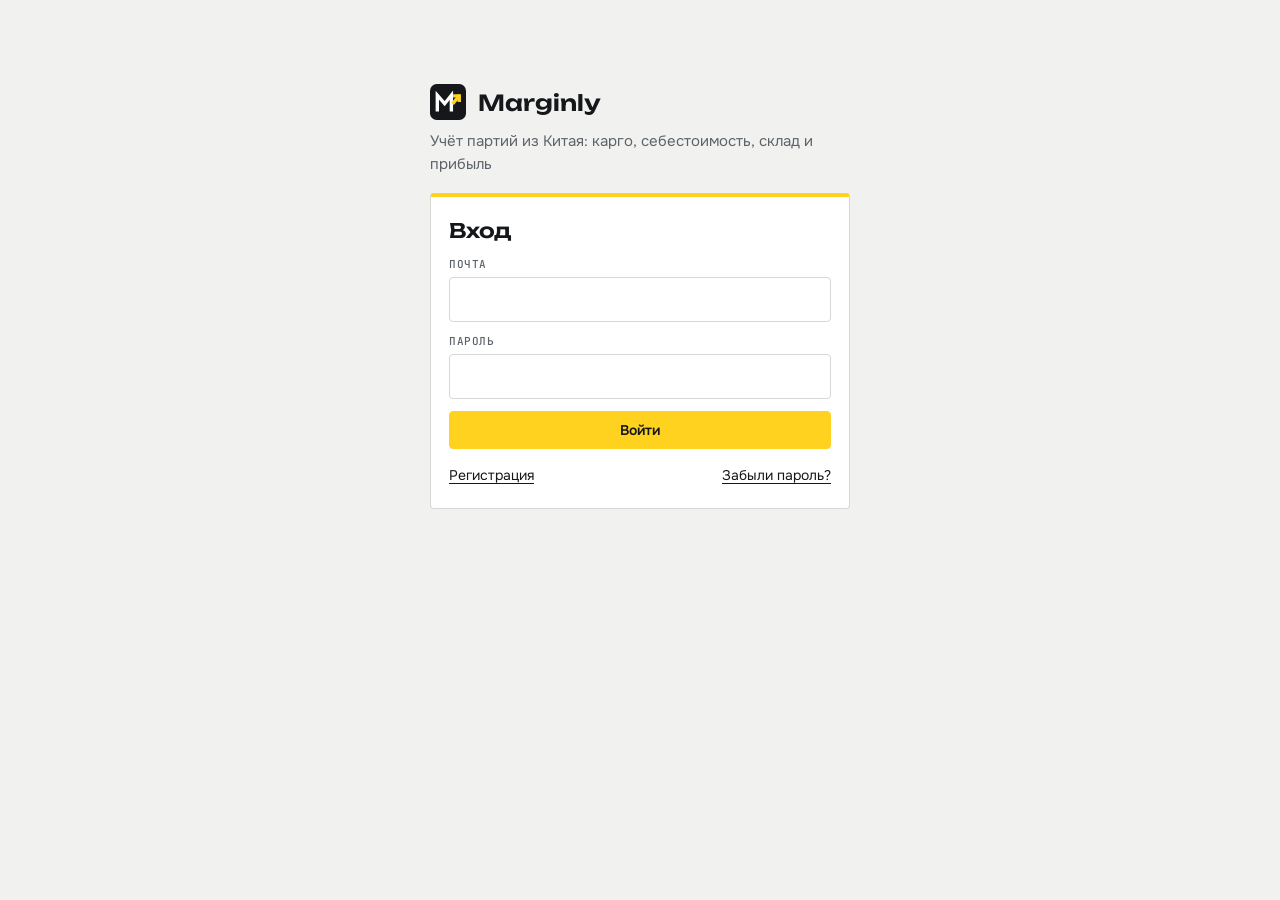
==== marginly/server/web/index.html @ b903056a "Marginly, этап 2: приложение со входом, синхронизацией и статусами заказов Регистрация и вход по поч" ====
<!doctype html>
<html lang="ru">
<head>
<meta charset="utf-8">
<meta name="viewport" content="width=device-width, initial-scale=1, viewport-fit=cover">
<meta name="color-scheme" content="light dark">
<meta name="theme-color" content="#15171a">
<title>Marginly</title>
<meta name="description" content="Учёт партий из Китая: карго, себестоимость, склад, заказы и прибыль">
<link rel="icon" href="favicon.svg" type="image/svg+xml">
<style>
@font-face {
  font-family: 'JetBrains Mono';
  font-style: normal;
  font-weight: 400;
  font-display: swap;
  src: url(fonts/JetBrainsMono-400-cyrillic-b1b041.woff2) format('woff2');
  unicode-range: U+0301, U+0400-045F, U+0490-0491, U+04B0-04B1, U+2116;
}
@font-face {
  font-family: 'JetBrains Mono';
  font-style: normal;
  font-weight: 400;
  font-display: swap;
  src: url(fonts/JetBrainsMono-400-latin-480c06.woff2) format('woff2');
  unicode-range: U+0000-00FF, U+0131, U+0152-0153, U+02BB-02BC, U+02C6, U+02DA, U+02DC, U+0304, U+0308, U+0329, U+2000-206F, U+20AC, U+2122, U+2191, U+2193, U+2212, U+2215, U+FEFF, U+FFFD;
}
@font-face {
  font-family: 'JetBrains Mono';
  font-style: normal;
  font-weight: 500;
  font-display: swap;
  src: url(fonts/JetBrainsMono-500-cyrillic-b1b041.woff2) format('woff2');
  unicode-range: U+0301, U+0400-045F, U+0490-0491, U+04B0-04B1, U+2116;
}
@font-face {
  font-family: 'JetBrains Mono';
  font-style: normal;
  font-weight: 500;
  font-display: swap;
  src: url(fonts/JetBrainsMono-500-latin-480c06.woff2) format('woff2');
  unicode-range: U+0000-00FF, U+0131, U+0152-0153, U+02BB-02BC, U+02C6, U+02DA, U+02DC, U+0304, U+0308, U+0329, U+2000-206F, U+20AC, U+2122, U+2191, U+2193, U+2212, U+2215, U+FEFF, U+FFFD;
}
@font-face {
  font-family: 'Onest';
  font-style: normal;
  font-weight: 400;
  font-display: swap;
  src: url(fonts/Onest-400-cyrillic-4c7562.woff2) format('woff2');
  unicode-range: U+0301, U+0400-045F, U+0490-0491, U+04B0-04B1, U+2116;
}
@font-face {
  font-family: 'Onest';
  font-style: normal;
  font-weight: 400;
  font-display: swap;
  src: url(fonts/Onest-400-latin-cebbb5.woff2) format('woff2');
  unicode-range: U+0000-00FF, U+0131, U+0152-0153, U+02BB-02BC, U+02C6, U+02DA, U+02DC, U+0304, U+0308, U+0329, U+2000-206F, U+20AC, U+2122, U+2191, U+2193, U+2212, U+2215, U+FEFF, U+FFFD;
}
@font-face {
  font-family: 'Onest';
  font-style: normal;
  font-weight: 500;
  font-display: swap;
  src: url(fonts/Onest-500-cyrillic-4c7562.woff2) format('woff2');
  unicode-range: U+0301, U+0400-045F, U+0490-0491, U+04B0-04B1, U+2116;
}
@font-face {
  font-family: 'Onest';
  font-style: normal;
  font-weight: 500;
  font-display: swap;
  src: url(fonts/Onest-500-latin-cebbb5.woff2) format('woff2');
  unicode-range: U+0000-00FF, U+0131, U+0152-0153, U+02BB-02BC, U+02C6, U+02DA, U+02DC, U+0304, U+0308, U+0329, U+2000-206F, U+20AC, U+2122, U+2191, U+2193, U+2212, U+2215, U+FEFF, U+FFFD;
}
@font-face {
  font-family: 'Onest';
  font-style: normal;
  font-weight: 600;
  font-display: swap;
  src: url(fonts/Onest-600-cyrillic-4c7562.woff2) format('woff2');
  unicode-range: U+0301, U+0400-045F, U+0490-0491, U+04B0-04B1, U+2116;
}
@font-face {
  font-family: 'Onest';
  font-style: normal;
  font-weight: 600;
  font-display: swap;
  src: url(fonts/Onest-600-latin-cebbb5.woff2) format('woff2');
  unicode-range: U+0000-00FF, U+0131, U+0152-0153, U+02BB-02BC, U+02C6, U+02DA, U+02DC, U+0304, U+0308, U+0329, U+2000-206F, U+20AC, U+2122, U+2191, U+2193, U+2212, U+2215, U+FEFF, U+FFFD;
}
@font-face {
  font-family: 'Onest';
  font-style: normal;
  font-weight: 700;
  font-display: swap;
  src: url(fonts/Onest-700-cyrillic-4c7562.woff2) format('woff2');
  unicode-range: U+0301, U+0400-045F, U+0490-0491, U+04B0-04B1, U+2116;
}
@font-face {
  font-family: 'Onest';
  font-style: normal;
  font-weight: 700;
  font-display: swap;
  src: url(fonts/Onest-700-latin-cebbb5.woff2) format('woff2');
  unicode-range: U+0000-00FF, U+0131, U+0152-0153, U+02BB-02BC, U+02C6, U+02DA, U+02DC, U+0304, U+0308, U+0329, U+2000-206F, U+20AC, U+2122, U+2191, U+2193, U+2212, U+2215, U+FEFF, U+FFFD;
}
@font-face {
  font-family: 'Unbounded';
  font-style: normal;
  font-weight: 500;
  font-display: swap;
  src: url(fonts/Unbounded-500-cyrillic-c86556.woff2) format('woff2');
  unicode-range: U+0301, U+0400-045F, U+0490-0491, U+04B0-04B1, U+2116;
}
@font-face {
  font-family: 'Unbounded';
  font-style: normal;
  font-weight: 500;
  font-display: swap;
  src: url(fonts/Unbounded-500-latin-06f2e4.woff2) format('woff2');
  unicode-range: U+0000-00FF, U+0131, U+0152-0153, U+02BB-02BC, U+02C6, U+02DA, U+02DC, U+0304, U+0308, U+0329, U+2000-206F, U+20AC, U+2122, U+2191, U+2193, U+2212, U+2215, U+FEFF, U+FFFD;
}
@font-face {
  font-family: 'Unbounded';
  font-style: normal;
  font-weight: 600;
  font-display: swap;
  src: url(fonts/Unbounded-600-cyrillic-c86556.woff2) format('woff2');
  unicode-range: U+0301, U+0400-045F, U+0490-0491, U+04B0-04B1, U+2116;
}
@font-face {
  font-family: 'Unbounded';
  font-style: normal;
  font-weight: 600;
  font-display: swap;
  src: url(fonts/Unbounded-600-latin-06f2e4.woff2) format('woff2');
  unicode-range: U+0000-00FF, U+0131, U+0152-0153, U+02BB-02BC, U+02C6, U+02DA, U+02DC, U+0304, U+0308, U+0329, U+2000-206F, U+20AC, U+2122, U+2191, U+2193, U+2212, U+2215, U+FEFF, U+FFFD;
}

[hidden] { display: none !important; }
img { max-width: 100%; }
/* Складская накладная: бумага, чернила, жёлтая грузовая лента. Плоско, острые углы, цифры моноширинным. */
:root {
  --paper: #f1f2ef;
  --sheet: #ffffff;
  --sheet-2: #e7e9e5;
  --line: #d5d8d3;
  --ink: #15171a;
  --muted: #5d636b;
  --tape: #ffd21f;
  --tape-ink: #15171a;
  --pos: #0b7a4b;
  --neg: #c2362f;
  --link: #15171a;
  --f-display: "Unbounded", "Onest", system-ui, sans-serif;
  --f-body: "Onest", system-ui, -apple-system, "Segoe UI", Roboto, sans-serif;
  --f-mono: "JetBrains Mono", ui-monospace, "SFMono-Regular", Menlo, Consolas, monospace;
  --r: 4px;
  --nav-h: 62px;
  color-scheme: light;
}
@media (prefers-color-scheme: dark) {
  :root:not([data-theme="light"]) {
    --paper: #111214; --sheet: #1a1c1f; --sheet-2: #24272b; --line: #2e3237;
    --ink: #eceeef; --muted: #959ba3; --tape: #f2c419; --tape-ink: #111214;
    --pos: #3fcb8b; --neg: #ff7a6b; --link: #eceeef; color-scheme: dark;
  }
}
:root[data-theme="dark"] {
  --paper: #111214; --sheet: #1a1c1f; --sheet-2: #24272b; --line: #2e3237;
  --ink: #eceeef; --muted: #959ba3; --tape: #f2c419; --tape-ink: #111214;
  --pos: #3fcb8b; --neg: #ff7a6b; --link: #eceeef; color-scheme: dark;
}

* { box-sizing: border-box; }
html, body { margin: 0; }
body {
  background: var(--paper); color: var(--ink);
  font: 15px/1.5 var(--f-body);
  -webkit-font-smoothing: antialiased; -webkit-tap-highlight-color: transparent;
}
a { color: var(--link); text-decoration: underline; text-decoration-thickness: 1px; text-underline-offset: 3px; }
h1 { font: 600 22px/1.2 var(--f-display); margin: 0; letter-spacing: -.01em; text-wrap: balance; }
h2 { font: 600 16px/1.3 var(--f-body); margin: 0; }
h3 { font: 500 12px/1.4 var(--f-mono); margin: 0 0 8px; color: var(--muted); text-transform: uppercase; letter-spacing: .06em; }
.num, .calc .v, td.num { font-family: var(--f-mono); font-variant-numeric: tabular-nums; letter-spacing: -.02em; }
.muted { color: var(--muted); }
.pos { color: var(--pos); }
.neg { color: var(--neg); }
.small { font-size: 13px; }

/* ── каркас ── */
.layout { min-height: 100vh; }
.view { padding: 16px 16px calc(var(--nav-h) + 24px + env(safe-area-inset-bottom)); max-width: 1080px; margin: 0 auto; }
.nav {
  position: fixed; left: 0; right: 0; bottom: 0; z-index: 20;
  display: flex; justify-content: space-around; align-items: stretch;
  height: calc(var(--nav-h) + env(safe-area-inset-bottom)); padding-bottom: env(safe-area-inset-bottom);
  background: var(--sheet); border-top: 1px solid var(--line);
}
.nav .brand { display: none; }
.nav a {
  flex: 1; display: flex; flex-direction: column; align-items: center; justify-content: center; gap: 3px;
  color: var(--muted); font-size: 11px; font-weight: 500; text-decoration: none; position: relative;
}
.nav a svg { width: 21px; height: 21px; fill: none; stroke: currentColor; stroke-width: 1.7; stroke-linecap: square; stroke-linejoin: miter; }
.nav a.active { color: var(--ink); }
.nav a.active::before { content: ""; position: absolute; top: -1px; left: 22%; right: 22%; height: 3px; background: var(--tape); }

@media (min-width: 900px) {
  .layout { display: grid; grid-template-columns: 216px 1fr; }
  .nav {
    position: sticky; top: 0; height: 100vh; flex-direction: column; justify-content: flex-start;
    gap: 0; padding: 18px 0; border-top: 0; border-right: 1px solid var(--line);
  }
  .nav .brand { display: flex; align-items: center; gap: 10px; font: 600 16px var(--f-display); padding: 2px 20px 22px; }
  .nav .brand svg, .nav .brand img { width: 28px; height: 28px; }
  .nav a { flex: none; flex-direction: row; justify-content: flex-start; gap: 12px; padding: 11px 20px; font-size: 14px; }
  .nav a:hover { color: var(--ink); background: var(--sheet-2); }
  .nav a.active { background: var(--sheet-2); }
  .nav a.active::before { top: 0; bottom: 0; left: 0; right: auto; width: 4px; height: auto; }
  .view { padding: 30px 36px 48px; width: 100%; }
}

.page-head { display: flex; align-items: flex-end; justify-content: space-between; gap: 12px; margin: 4px 0 20px; flex-wrap: wrap; padding-bottom: 14px; border-bottom: 2px solid var(--ink); }
.back { display: inline-flex; align-items: center; gap: 4px; color: var(--muted); font: 500 12px var(--f-mono); text-transform: uppercase; letter-spacing: .05em; margin-bottom: 8px; text-decoration: none; }
.section { margin: 30px 0 0; }
.row { display: flex; align-items: center; gap: 8px; flex-wrap: wrap; }
.spacer { flex: 1; }

/* ── блоки ── */
.card { background: var(--sheet); border: 1px solid var(--line); border-radius: var(--r); padding: 16px; }
.card + .card { margin-top: 8px; }
.grid { display: grid; gap: 0; }

/* итоговые цифры — как строка в накладной: ячейки через линию */
.kpis { grid-template-columns: repeat(2, minmax(0, 1fr)); gap: 1px; background: var(--line); border: 1px solid var(--line); border-radius: var(--r); overflow: hidden; }
@media (min-width: 700px) { .kpis { grid-template-columns: repeat(4, minmax(0, 1fr)); } }
.kpis.three { grid-template-columns: repeat(3, minmax(0, 1fr)); }
.kpis > .card { border: 0; border-radius: 0; margin: 0; }
.kpi { padding: 14px 16px; }
.kpi .label { color: var(--muted); font: 500 11px/1.4 var(--f-mono); text-transform: uppercase; letter-spacing: .05em; }
.kpi .value { font: 500 21px/1.25 var(--f-mono); margin-top: 6px; letter-spacing: -.03em; }
.kpi .hint { color: var(--muted); font-size: 12px; margin-top: 4px; }
.kpi.hero { grid-column: 1 / -1; padding: 18px 16px 20px; }
.kpi.hero .value { font: 600 38px/1.1 var(--f-display); letter-spacing: -.02em; margin-top: 8px; }
@media (min-width: 700px) { .kpi.hero .value { font-size: 46px; } }

/* предупреждение — полоса грузовой ленты */
.alert { position: relative; background: var(--sheet); border: 1px solid var(--line); border-radius: var(--r); padding: 12px 14px 12px 30px; font-weight: 500; display: flex; gap: 10px; align-items: center; overflow: hidden; }
.alert::before { content: ""; position: absolute; left: 0; top: 0; bottom: 0; width: 14px;
  background: repeating-linear-gradient(-45deg, var(--tape) 0 6px, var(--tape-ink) 6px 12px); }
.alert a { color: inherit; }

/* шкала окупаемости — с делениями, как линейка */
.progress { height: 10px; background: var(--sheet-2); margin-top: 12px; position: relative; border-radius: 1px; overflow: hidden; }
.progress > div { height: 100%; background: var(--pos); }
.progress::after { content: ""; position: absolute; inset: 0; background: repeating-linear-gradient(90deg, transparent 0 calc(10% - 1px), var(--sheet) calc(10% - 1px) 10%); }

.list-link { display: block; color: inherit; text-decoration: none; }
a.card.list-link:hover { border-color: var(--ink); }
.list-link:active { opacity: .7; }

/* ── расчёт ── */
.calc { display: grid; grid-template-columns: 1fr auto; gap: 7px 16px; }
.calc .k { color: var(--muted); }
.calc .v { text-align: right; }
.calc .sep { grid-column: 1 / -1; border-top: 1px dashed var(--line); margin: 4px 0; }
.calc .strong { font-weight: 600; color: var(--ink); }
@media (min-width: 700px) { .calc.two { grid-template-columns: 1fr auto 1fr auto; column-gap: 28px; } }

.chips { display: flex; gap: 6px; flex-wrap: wrap; }
.chip { display: inline-flex; align-items: center; gap: 4px; padding: 2px 7px; border-radius: 2px; border: 1px solid var(--line); background: transparent; font: 500 11.5px/1.5 var(--f-mono); color: var(--muted); white-space: nowrap; }
.chip.ok { color: var(--pos); border-color: currentColor; }
.chip.bad { color: var(--neg); border-color: currentColor; }
.chip.warn { color: var(--tape-ink); background: var(--tape); border-color: var(--tape); }
.chip.accent { color: var(--ink); border-color: var(--ink); }
button.chip { cursor: pointer; }

/* ── товары ── */
.item { display: grid; grid-template-columns: 72px 1fr; gap: 14px; align-items: start; }
.thumb {
  width: 72px; height: 72px; border-radius: 2px; background: var(--sheet-2);
  display: flex; align-items: center; justify-content: center; color: var(--muted);
  font: 500 10px/1.2 var(--f-mono); text-transform: uppercase; letter-spacing: .04em; text-align: center;
  border: 1px dashed var(--line); padding: 4px; cursor: pointer; overflow: hidden;
}
.thumb:has(img) { border-style: solid; padding: 0; }
.thumb img { width: 100%; height: 100%; object-fit: cover; }
.item-title { font-weight: 600; font-size: 16px; }
.item-meta { display: grid; grid-template-columns: repeat(auto-fill, minmax(150px, 1fr)); gap: 4px 14px; margin-top: 10px; font-size: 13px; }
.item-meta div { font-family: var(--f-mono); letter-spacing: -.02em; white-space: nowrap; }
.item-meta div span { color: var(--muted); font-family: var(--f-body); letter-spacing: 0; }
.item-actions { display: flex; gap: 6px; flex-wrap: wrap; margin-top: 12px; }
.yuan { display: flex; align-items: center; gap: 8px; margin-top: 10px; }
.yuan input { width: 110px; font-family: var(--f-mono); }
.yuan.missing input { border-color: var(--tape); box-shadow: inset 0 0 0 1px var(--tape); }

.stock-grid { display: grid; grid-template-columns: repeat(2, minmax(0, 1fr)); gap: 8px; }
@media (min-width: 700px) { .stock-grid { grid-template-columns: repeat(4, minmax(0, 1fr)); } }
.tile { padding: 0; overflow: hidden; cursor: pointer; text-align: left; font: inherit; color: inherit; margin: 0 !important; }
.tile:hover { border-color: var(--ink); }
.tile .ph { aspect-ratio: 1; background: var(--sheet-2); display: flex; align-items: center; justify-content: center; color: var(--muted); font: 500 11px var(--f-mono); text-transform: uppercase; letter-spacing: .05em; border-bottom: 1px solid var(--line); }
.tile .ph img { width: 100%; height: 100%; object-fit: cover; }
.tile .body { padding: 10px 12px 12px; }
.tile .t { font-weight: 600; font-size: 14px; line-height: 1.3; }
.tile .p { font: 500 16px var(--f-mono); margin-top: 4px; letter-spacing: -.02em; }
.tile.soldout { opacity: .5; }

.photos { display: grid; grid-template-columns: repeat(auto-fill, minmax(88px, 1fr)); gap: 8px; }
.photos .ph { position: relative; aspect-ratio: 1; border-radius: 2px; overflow: hidden; background: var(--sheet-2); }
.photos .ph img { width: 100%; height: 100%; object-fit: cover; cursor: zoom-in; }
.photos .ph button { position: absolute; top: 4px; right: 4px; width: 26px; height: 26px; border-radius: 2px; border: 0; background: rgba(0,0,0,.65); color: #fff; cursor: pointer; font-size: 12px; padding: 0; }
.photos label.add { aspect-ratio: 1; border: 1px dashed var(--muted); border-radius: 2px; display: flex; flex-direction: column; align-items: center; justify-content: center; color: var(--muted); cursor: pointer; font: 500 11px var(--f-mono); text-transform: uppercase; gap: 2px; }
.photos label.add b { font: 300 26px var(--f-body); }

/* ── график ── */
.chart { display: flex; gap: 4px; height: 170px; align-items: stretch; }
.chart .col { flex: 1; min-width: 0; display: flex; flex-direction: column; align-items: center; gap: 6px; }
.chart .bars { flex: 1; width: 100%; display: flex; align-items: flex-end; justify-content: center; gap: 2px; border-bottom: 1px solid var(--ink); }
.chart .bars i { width: 36%; max-width: 20px; background: var(--ink); }
.chart .bars i.profit { background: var(--tape); }
.chart .col span { font: 11px var(--f-mono); color: var(--muted); white-space: nowrap; overflow: hidden; text-overflow: ellipsis; max-width: 100%; }
.legend { display: flex; gap: 14px; font-size: 12px; color: var(--muted); margin-top: 8px; }
.legend i { display: inline-block; width: 10px; height: 10px; margin-right: 5px; vertical-align: -1px; }

/* ── формы ── */
button, .btn {
  font: 600 14px var(--f-body); border-radius: var(--r); border: 1px solid var(--ink);
  background: transparent; color: var(--ink); padding: 9px 14px; cursor: pointer; display: inline-flex; align-items: center; gap: 6px; justify-content: center;
}
button:hover { background: var(--sheet-2); }
button:active { transform: translateY(1px); }
button:focus-visible, a:focus-visible, input:focus-visible, select:focus-visible { outline: 2px solid var(--tape); outline-offset: 2px; }
button.primary { background: var(--tape); border-color: var(--tape); color: var(--tape-ink); }
button.primary:hover { filter: brightness(.95); background: var(--tape); }
button.danger { color: var(--neg); border-color: var(--neg); }
button.sm { padding: 6px 11px; font-size: 13px; }
button.block { width: 100%; }
button:disabled { opacity: .4; cursor: default; }
.icon-btn { border: 0; background: transparent; padding: 6px 8px; font-size: 16px; color: var(--muted); }
.icon-btn:hover { color: var(--ink); background: transparent; }

label.f { display: block; margin-bottom: 12px; }
label.f > span { display: block; font: 500 11px/1.4 var(--f-mono); text-transform: uppercase; letter-spacing: .05em; color: var(--muted); margin-bottom: 5px; }
input, select, textarea {
  font: inherit; color: var(--ink); background: var(--sheet); border: 1px solid var(--line);
  border-radius: var(--r); padding: 10px 12px; width: 100%; min-width: 0;
}
input[type="number"] { font-family: var(--f-mono); }
input:focus, select:focus, textarea:focus { outline: none; border-color: var(--ink); }
.f-row { display: grid; grid-template-columns: 1fr 1fr; gap: 10px; }
.f-row.three { grid-template-columns: 1fr 1fr 1fr; }
@media (max-width: 420px) { .f-row.three { grid-template-columns: 1fr 1fr; } }
.hint-line { font-size: 13px; color: var(--muted); margin: -4px 0 12px; }
.seg { display: inline-flex; border: 1px solid var(--ink); border-radius: var(--r); overflow: hidden; }
.seg button { border: 0; border-radius: 0; background: transparent; padding: 7px 12px; font-size: 13px; color: var(--ink); }
.seg button + button { border-left: 1px solid var(--ink); }
.seg button.on { background: var(--ink); color: var(--paper); }
.search { max-width: 320px; }
.check { display: flex; align-items: center; gap: 8px; margin-bottom: 12px; }
.check input { width: auto; accent-color: var(--ink); }

table.t { width: 100%; border-collapse: collapse; font-size: 14px; }
table.t th { text-align: left; font: 500 11px var(--f-mono); text-transform: uppercase; letter-spacing: .05em; color: var(--muted); padding: 8px; border-bottom: 1px solid var(--ink); }
table.t td { padding: 9px 8px; border-bottom: 1px solid var(--line); vertical-align: middle; }
table.t td input { padding: 6px 8px; }

.empty { text-align: center; color: var(--muted); padding: 40px 16px; }
.empty b { display: block; color: var(--ink); font-size: 16px; margin-bottom: 4px; }

/* ── окно ── */
.sheet { position: fixed; inset: 0; z-index: 50; display: flex; align-items: flex-end; justify-content: center; }
.sheet[hidden] { display: none; }
.sheet-backdrop { position: absolute; inset: 0; background: rgba(10, 11, 13, .5); }
.sheet-panel {
  position: relative; background: var(--sheet); width: 100%; max-width: 540px; max-height: 92vh; overflow: auto;
  border-radius: 6px 6px 0 0; border-top: 4px solid var(--tape); padding: 0 16px calc(20px + env(safe-area-inset-bottom));
  animation: up .16s ease-out;
}
@media (min-width: 700px) { .sheet { align-items: center; } .sheet-panel { border-radius: var(--r); padding-bottom: 20px; } }
@keyframes up { from { transform: translateY(20px); opacity: .6; } to { transform: none; opacity: 1; } }
@media (prefers-reduced-motion: reduce) { .sheet-panel { animation: none; } }
.sheet-head { position: sticky; top: 0; background: var(--sheet); display: flex; align-items: center; justify-content: space-between; padding: 14px 0 12px; z-index: 1; border-bottom: 1px solid var(--line); margin-bottom: 14px; }
.sheet-head h2 { font: 600 15px var(--f-display); }

.lightbox { position: fixed; inset: 0; z-index: 60; background: rgba(0,0,0,.92); display: flex; align-items: center; justify-content: center; cursor: zoom-out; }
.lightbox[hidden] { display: none; }
.lightbox img { max-width: 96vw; max-height: 92vh; }

.toast {
  position: fixed; left: 50%; transform: translateX(-50%); bottom: calc(var(--nav-h) + 16px + env(safe-area-inset-bottom));
  background: var(--ink); color: var(--paper); padding: 10px 16px; border-radius: var(--r); border-left: 6px solid var(--tape);
  z-index: 70; font-weight: 500; max-width: calc(100vw - 32px);
}
.toast[hidden] { display: none; }
@media (min-width: 900px) { .toast { bottom: 24px; } }

/* ── склад ── */
.stock-count b { color: var(--ink); font-weight: 500; }
.tile-sell { margin-top: 10px; }
.toast { display: flex; align-items: center; gap: 14px; width: max-content; }
.toast-btn { border: 0; background: var(--tape); color: var(--tape-ink); padding: 6px 10px; font-size: 13px; flex: none; }
.toast-btn:hover { background: var(--tape); filter: brightness(.95); }

.nav a span { white-space: nowrap; }
@media (max-width: 420px) { .nav a { font-size: 10px; } }

/* ── Marginly: вход ── */
body.auth-mode .nav, body.auth-mode .banners { display: none; }
body.auth-mode .layout { display: block; }
body.auth-mode .view { padding-bottom: 32px; }
.auth { max-width: 420px; margin: 0 auto; padding-top: 6vh; }
.auth-brand { display: flex; align-items: center; gap: 12px; font: 600 22px var(--f-display); }
.auth-brand svg, .nav .brand svg { width: 36px; height: 36px; flex: none; }
.nav .brand svg { width: 28px; height: 28px; }
.auth-tag { color: var(--muted); margin: 10px 0 18px; }
.auth-card { padding: 22px 18px; border-top: 4px solid var(--tape); }
.auth-card h1 { font-size: 20px; margin-bottom: 14px; }
.auth-note { color: var(--muted); font-size: 14px; margin: 0 0 14px; }
.auth-links { display: flex; justify-content: space-between; gap: 12px; margin-top: 16px; font-size: 14px; flex-wrap: wrap; }
.auth .check { align-items: flex-start; font-size: 13px; color: var(--muted); }
.auth .check input { margin-top: 3px; }
.code-input { font: 500 24px var(--f-mono); letter-spacing: .3em; text-align: center; }
a.btn { text-decoration: none; }

/* ── плашки ── */
.banners { max-width: 1080px; margin: 0 auto; padding: 12px 16px 0; display: grid; gap: 6px; }
@media (min-width: 900px) { .banners { padding: 20px 36px 0; } }
.banner { background: var(--tape); color: var(--tape-ink); border-radius: var(--r); padding: 9px 12px; font-size: 14px; font-weight: 500; }
.banner a { color: inherit; font-weight: 600; }
.banner.bad { background: var(--neg); color: #fff; }
.banner.muted { background: var(--sheet-2); color: var(--muted); font-weight: 400; }

/* ── главная ── */
.transit { display: flex; justify-content: space-between; align-items: center; gap: 10px; margin-bottom: 10px; flex-wrap: wrap; }
.onboarding { margin-bottom: 12px; border-top: 4px solid var(--tape); }
.onboarding ol { margin: 8px 0 14px; padding-left: 20px; color: var(--muted); display: grid; gap: 4px; }

/* ── заказы ── */
.order { display: grid; grid-template-columns: 56px minmax(0, 1fr) auto; gap: 12px; align-items: center; cursor: pointer; }
.order:hover { border-color: var(--ink); }
.order .thumb.sm { width: 56px; height: 56px; font-size: 9px; cursor: pointer; }
.order-main { display: grid; gap: 3px; min-width: 0; }
.order-main .row { gap: 8px; }
.order-act { display: flex; gap: 6px; }
@media (max-width: 480px) { .order { grid-template-columns: 56px minmax(0, 1fr); } .order-act { grid-column: 2; } }
.thumb.sm { width: 56px; height: 56px; }
.ret-choice { display: grid; gap: 8px; }
.ret-choice button { flex-direction: column; align-items: flex-start; text-align: left; padding: 12px 14px; gap: 2px; }
.ret-choice button span { font-weight: 400; font-size: 13px; opacity: .85; }
button.ghost { border-color: transparent; color: var(--muted); }
button.ghost:hover { color: var(--ink); }
#otabs { flex-wrap: wrap; }

</style>
</head>
<body>
<div class="layout">
    <nav class="nav" id="nav">
      <div class="brand"><svg viewBox="0 0 64 64" aria-hidden="true"><rect width="64" height="64" rx="12" fill="#15171a"/><path d="M13 46V20l13 15 12-15v26" fill="none" stroke="#fff" stroke-width="6" stroke-linejoin="miter" stroke-linecap="square"/><path d="M42 33l9-11" stroke="#ffd21f" stroke-width="6" stroke-linecap="square"/><path d="M44 21h8v8" fill="none" stroke="#ffd21f" stroke-width="6" stroke-linecap="square"/></svg><span>Marginly</span></div>
      <a href="#" data-route="home"><svg viewBox="0 0 24 24"><path d="M3 11l9-7 9 7v9a1 1 0 0 1-1 1h-5v-6H9v6H4a1 1 0 0 1-1-1z"/></svg><span>Главная</span></a>
      <a href="#batches" data-route="batches"><svg viewBox="0 0 24 24"><path d="M21 8l-9-5-9 5 9 5 9-5zM3 8v8l9 5 9-5V8M12 13v8"/></svg><span>Партии</span></a>
      <a href="#stock" data-route="stock"><svg viewBox="0 0 24 24"><path d="M4 4h7v7H4zM13 4h7v7h-7zM4 13h7v7H4zM13 13h7v7h-7z"/></svg><span>Склад</span></a>
      <a href="#orders" data-route="orders"><svg viewBox="0 0 24 24"><path d="M4 19V5M4 19h16M8 15l4-4 3 3 5-6"/></svg><span>Заказы</span></a>
      <a href="#options" data-route="options"><svg viewBox="0 0 24 24"><circle cx="12" cy="12" r="3"/><path d="M19.4 15a1.7 1.7 0 0 0 .3 1.8l.1.1a2 2 0 1 1-2.8 2.8l-.1-.1a1.7 1.7 0 0 0-1.8-.3 1.7 1.7 0 0 0-1 1.5V21a2 2 0 1 1-4 0v-.1a1.7 1.7 0 0 0-1.1-1.5 1.7 1.7 0 0 0-1.8.3l-.1.1a2 2 0 1 1-2.8-2.8l.1-.1a1.7 1.7 0 0 0 .3-1.8 1.7 1.7 0 0 0-1.5-1H3a2 2 0 1 1 0-4h.1a1.7 1.7 0 0 0 1.5-1.1 1.7 1.7 0 0 0-.3-1.8l-.1-.1a2 2 0 1 1 2.8-2.8l.1.1a1.7 1.7 0 0 0 1.8.3H9a1.7 1.7 0 0 0 1-1.5V3a2 2 0 1 1 4 0v.1a1.7 1.7 0 0 0 1 1.5 1.7 1.7 0 0 0 1.8-.3l.1-.1a2 2 0 1 1 2.8 2.8l-.1.1a1.7 1.7 0 0 0-.3 1.8V9a1.7 1.7 0 0 0 1.5 1H21a2 2 0 1 1 0 4h-.1a1.7 1.7 0 0 0-1.5 1z"/></svg><span>Настройки</span></a>
    </nav>
    <main class="main"><div id="banner" class="banners" hidden></div><div id="view" class="view"></div></main>
  </div>
  <div id="sheet" class="sheet" hidden>
    <div class="sheet-backdrop" data-close></div>
    <div class="sheet-panel" role="dialog" aria-modal="true">
      <div class="sheet-head"><h2 id="sheet-title"></h2><button class="icon-btn" data-close aria-label="Закрыть">✕</button></div>
      <div id="sheet-body" class="sheet-body"></div>
    </div>
  </div>
  <div id="lightbox" class="lightbox" hidden><img alt=""></div>
  <div id="toast" class="toast" hidden></div>
  <script>
'use strict';
/* Данные и расчёты Marginly. Хранилище — DB (см. sync.js), фото — ASSETS.
   Заказы: ordered → shipped → sold, или cancelled / returned (restock | writeoff). */

const DEFAULTS = {
  cny_markup: 0.5, usd_rate: 89.5, cargo_usd_per_kg: 2.9, rf_delivery_rub: 2000,
  stale_days: 14, cny_cbr: 12.3, cny_cbr_date: '',
};
const DEFAULT_CATEGORIES = [
  ['Футболка', 0.3, 2000], ['Худи / свитшот', 0.8, 3000], ['Штаны', 0.6, 2500], ['Куртка / ветровка', 1.0, 3500],
  ['Пуховик', 1.5, 4000], ['Обувь (с коробкой)', 1.5, 4000], ['Аксессуары', 0.2, 1000],
];
const COLLS = ['categories', 'batches', 'items', 'orders', 'expenses', 'photos'];
const STATUS = {
  ordered: 'Заказан', shipped: 'Отправлен', sold: 'Продан', cancelled: 'Отменён', returned: 'Возврат',
};
const S = { settings: {}, ready: false, failed: '', plan: null, email: '' };
COLLS.forEach((c) => (S[c] = new Map()));
let DB = null;
let ASSETS = null;
let API_BASE = '';

const r2 = (x) => Math.round((x + Number.EPSILON) * 100) / 100;
const pad = (n) => String(n).padStart(2, '0');
function nowIso() { const d = new Date(); return `${d.getFullYear()}-${pad(d.getMonth() + 1)}-${pad(d.getDate())} ${pad(d.getHours())}:${pad(d.getMinutes())}:${pad(d.getSeconds())}`; }
const todayIso = () => nowIso().slice(0, 10);
const parseTs = (s) => (s ? new Date(String(s).replace(' ', 'T')) : null);
function daysSince(ts) { const d = parseTs(ts); return d && !isNaN(d) ? Math.floor((Date.now() - d) / 86400000) : 0; }

class ApiError extends Error {}
const fail = (msg) => { throw new ApiError(msg); };

/* ───── состояние заказа ───── */
const holdsStock = (o) => ['ordered', 'shipped', 'sold'].includes(o.status) || (o.status === 'returned' && o.return_action === 'writeoff');
const isOpen = (o) => o.status === 'ordered' || o.status === 'shipped';

/* ───── запись ───── */
function clean(o) { const { id, ...rest } = o; return rest; }
async function put(coll, id, data) {
  const body = clean(data);
  S[coll].set(id, { ...body, id });
  await DB.collection(coll).doc(id).set(body);
}
async function patch(coll, id, data) {
  const cur = S[coll].get(id);
  if (!cur) fail('Запись не найдена');
  await put(coll, id, { ...cur, ...data });
}
async function del(coll, id) { S[coll].delete(id); await DB.collection(coll).doc(id).delete(); }
const newId = (coll) => DB.collection(coll).doc().id;
const list = (coll) => [...S[coll].values()];

/* ───── расчёт партии ───── */
function calcBatch(p, items, orders, expenses) {
  const totalWeight = items.reduce((a, i) => a + Math.max(i.qty, 0) * Math.max(i.weight_kg, 0), 0);
  const has = totalWeight > 0;
  const cargo = totalWeight * p.cargo_usd_per_kg * p.usd_rate;
  const rf = has ? p.rf_delivery_rub : 0;
  const logistics = cargo + rf;
  const perKg = has ? logistics / totalWeight : 0;
  const byItem = {};
  orders.forEach((o) => (byItem[o.item_id] ||= []).push(o));

  const calcs = {};
  let buyTotal = 0, plannedRevenue = 0, revenue = 0, soldCost = 0, returnLoss = 0, returnExtra = 0, inTransit = 0;
  const remainingPrices = [];
  for (const it of items) {
    const unitBuy = it.buy_cny * p.cny_rate;
    const unitLog = it.weight_kg * perKg;
    const unitCost = unitBuy + unitLog;
    const os = byItem[it.id] || [];
    const sum = (f, pred) => os.filter(pred).reduce((a, o) => a + f(o), 0);
    const out = sum((o) => o.qty, holdsStock);
    const sold = sum((o) => o.qty, (o) => o.status === 'sold');
    const inOrders = sum((o) => o.qty, isOpen);
    const writtenOff = sum((o) => o.qty, (o) => o.status === 'returned' && o.return_action === 'writeoff');
    const itRevenue = sum((o) => o.price * o.qty - (o.extra_cost || 0), (o) => o.status === 'sold');
    const itReturnCost = sum((o) => o.extra_cost || 0, (o) => o.status === 'returned');
    const itTransit = sum((o) => o.price * o.qty, isOpen);
    const stock = Math.max(it.qty - out, 0);
    const unsold = Math.max(it.qty - sold - writtenOff, 0);
    const itLoss = itReturnCost + writtenOff * unitCost;

    buyTotal += unitBuy * it.qty;
    plannedRevenue += it.sell_price * it.qty;
    revenue += itRevenue;
    soldCost += unitCost * sold;
    returnLoss += itLoss;
    returnExtra += itReturnCost;
    inTransit += itTransit;
    for (let k = 0; k < unsold; k++) remainingPrices.push(it.sell_price);
    const margin = it.sell_price - unitCost;
    calcs[it.id] = {
      qty: it.qty, weight_kg: it.weight_kg, total_weight_kg: r2(it.weight_kg * it.qty),
      unit_buy_rub: r2(unitBuy), unit_logistics_rub: r2(unitLog), unit_cost_rub: r2(unitCost),
      unit_margin_rub: r2(margin), margin_pct: it.sell_price ? r2((margin / it.sell_price) * 100) : 0,
      sold, in_orders: inOrders, written_off: writtenOff, stock,
      revenue_rub: r2(itRevenue), profit_rub: r2(itRevenue - unitCost * sold - itLoss), in_transit_rub: r2(itTransit),
    };
  }
  const totalCost = buyTotal + logistics + expenses;
  const plannedProfit = plannedRevenue - totalCost;
  // окупаемость — живые деньги: получено минус всё потраченное (списанная вещь уже в закупке)
  const payback = revenue - returnExtra - totalCost;
  let breakeven = 0;
  if (payback < 0) {
    breakeven = null;
    let acc = 0;
    const sorted = remainingPrices.sort((a, b) => b - a);
    for (let n = 0; n < sorted.length; n++) { acc += sorted[n]; if (acc >= -payback - 1e-9) { breakeven = n + 1; break; } }
  }
  const unitsTotal = items.reduce((a, i) => a + i.qty, 0);
  const unitsSold = Object.values(calcs).reduce((a, c) => a + c.sold, 0);
  const unitsStock = Object.values(calcs).reduce((a, c) => a + c.stock, 0);
  return {
    calc: {
      total_weight_kg: r2(totalWeight), cargo_rub: r2(cargo), rf_delivery_rub: r2(rf), logistics_rub: r2(logistics),
      logistics_per_kg_rub: r2(perKg), buy_rub: r2(buyTotal), expenses_rub: r2(expenses), total_cost_rub: r2(totalCost),
      units_total: unitsTotal, units_sold: unitsSold, units_left: unitsStock,
      planned_revenue_rub: r2(plannedRevenue), planned_profit_rub: r2(plannedProfit), revenue_rub: r2(revenue),
      return_loss_rub: r2(returnLoss), in_transit_rub: r2(inTransit),
      profit_rub: r2(revenue - soldCost - returnLoss - expenses), payback_rub: r2(payback),
      roi_pct: totalCost ? r2((plannedProfit / totalCost) * 100) : 0, breakeven_units: breakeven,
    },
    items: calcs,
  };
}

/* ───── сборка данных для экрана ───── */
function settingsOut() {
  const s = { ...DEFAULTS, ...S.settings };
  return { ...s, cny_rate: r2(s.cny_cbr + s.cny_markup) };
}
const photoUrl = (p) => (p.url ? API_BASE + p.url : '');
function photosOf(itemId) {
  return list('photos').filter((p) => p.item_id === itemId).sort((a, b) => (a.created_at > b.created_at ? 1 : -1))
    .map((p) => ({ id: p.id, url: photoUrl(p) }));
}
function batchFull(id) {
  const raw = S.batches.get(id);
  if (!raw) fail('Партия не найдена');
  const b = { ...raw };
  const cnyRate = r2(b.cny_cbr + b.cny_markup);
  const cats = S.categories;
  const items = list('items').filter((i) => i.batch_id === id)
    .sort((a, b2) => (a.created_at === b2.created_at ? (a.id > b2.id ? 1 : -1) : a.created_at > b2.created_at ? 1 : -1))
    .map((i) => ({ ...i, listed: !!i.listed, category: cats.get(i.category_id)?.name || null }));
  const ids = new Set(items.map((i) => i.id));
  const orders = list('orders').filter((o) => ids.has(o.item_id));
  const expenses = list('expenses').filter((e) => e.batch_id === id).sort((a, c) => (a.spent_at < c.spent_at ? 1 : -1));
  const res = calcBatch({ cny_rate: cnyRate, usd_rate: b.usd_rate, cargo_usd_per_kg: b.cargo_usd_per_kg, rf_delivery_rub: b.rf_delivery_rub },
    items, orders, expenses.reduce((a, e) => a + e.amount, 0));
  for (const i of items) {
    i.calc = res.items[i.id];
    i.photos = photosOf(i.id);
    i.batch_name = b.name;
    i.batch_status = b.status;
  }
  return { ...b, cny_rate: cnyRate, calc: res.calc, items, expenses, missing_buy_price: items.filter((i) => !(i.buy_cny > 0)).length };
}
const allBatches = () => list('batches').sort((a, b) => (a.created_at < b.created_at ? 1 : a.created_at > b.created_at ? -1 : 0)).map((b) => batchFull(b.id));
const outCount = (itemId) => list('orders').filter((o) => o.item_id === itemId && holdsStock(o)).reduce((a, o) => a + o.qty, 0);

/* ───── тариф ───── */
const planLimits = () => S.plan?.limits || null;
const canWrite = () => !S.plan || S.plan.can_write !== false;
function checkLimit(coll) {
  const lim = planLimits();
  if (!lim || !(coll in lim)) return;
  if (S[coll].size >= lim[coll]) {
    fail(coll === 'batches'
      ? `В пробный период — только ${lim.batches} партия. Оформи подписку, чтобы добавить ещё`
      : `В пробный период — до ${lim.items} товаров. Оформи подписку, чтобы добавить ещё`);
  }
}

/* ───── операции ───── */
const READ_OPS = new Set(['settings', 'categories', 'batches', 'batch', 'stock', 'orders', 'expenses', 'dashboard']);
const ops = {
  settings: () => settingsOut(),
  async saveSettings(body) {
    const next = { ...DEFAULTS, ...S.settings };
    for (const [k, v] of Object.entries(body)) if (v !== null && v !== undefined && k in DEFAULTS && k !== 'cny_cbr_date') next[k] = Number(v);
    if (body.cny_cbr != null) next.cny_cbr_date = `вручную ${todayIso()}`;
    S.settings = next;
    await DB.doc('app/settings').set(next);
    return settingsOut();
  },
  async setCbrRate(rate, date) {
    const cur = { ...DEFAULTS, ...S.settings };
    if (String(cur.cny_cbr_date).startsWith('вручную') && cur.cny_cbr_date.endsWith(todayIso())) return false;
    if (Math.abs(cur.cny_cbr - rate) < 0.00005 && cur.cny_cbr_date === date) return false;
    S.settings = { ...cur, cny_cbr: rate, cny_cbr_date: date };
    await DB.doc('app/settings').set(S.settings);
    return true;
  },
  categories: () => list('categories').sort((a, b) => a.sort - b.sort || (a.id > b.id ? 1 : -1)),
  async addDefaultCategories() {
    let n = 0;
    for (const [name, weight_kg, default_price] of DEFAULT_CATEGORIES) await put('categories', `c${n + 1}`, { name, weight_kg, default_price, sort: n++ });
  },
  async addCategory(b) {
    const sort = Math.max(0, ...list('categories').map((c) => c.sort || 0)) + 1;
    await put('categories', newId('categories'), { name: b.name.trim(), weight_kg: b.weight_kg, default_price: b.default_price || 0, sort });
  },
  async saveCategory(id, b) {
    if (!b.name?.trim()) fail('Впиши название типа');
    if (!(b.weight_kg > 0)) fail('Вес должен быть больше нуля');
    await patch('categories', id, { name: b.name.trim(), weight_kg: b.weight_kg, default_price: b.default_price || 0 });
  },
  delCategory: (id) => del('categories', id),

  batches: () => allBatches().map((b) => ({ ...b, items_count: b.items.length })),
  batch: (id) => batchFull(id),
  async createBatch(body) {
    checkLimit('batches');
    const s = settingsOut();
    const status = body.status || 'transit';
    const id = newId('batches');
    const pick = (k) => (body[k] === null || body[k] === undefined || body[k] === '' ? s[k] : Number(body[k]));
    await put('batches', id, {
      name: (body.name || '').trim() || `Партия №${S.batches.size + 1}`, status, created_at: nowIso(),
      received_at: status === 'received' ? nowIso() : null,
      cny_cbr: pick('cny_cbr'), cny_markup: pick('cny_markup'), usd_rate: pick('usd_rate'),
      cargo_usd_per_kg: pick('cargo_usd_per_kg'), rf_delivery_rub: pick('rf_delivery_rub'), note: body.note || '',
    });
    return batchFull(id);
  },
  async saveBatch(id, body) {
    const cur = S.batches.get(id);
    if (!cur) fail('Партия не найдена');
    const data = {};
    for (const k of ['name', 'status', 'note']) if (body[k] != null) data[k] = body[k];
    for (const k of ['cny_cbr', 'cny_markup', 'usd_rate', 'cargo_usd_per_kg', 'rf_delivery_rub']) if (body[k] != null) data[k] = Number(body[k]);
    if ('name' in data) data.name = data.name.trim() || cur.name;
    if (data.status === 'received' && !cur.received_at) data.received_at = nowIso();
    await patch('batches', id, data);
    return batchFull(id);
  },
  async delBatch(id) {
    for (const i of list('items').filter((i) => i.batch_id === id)) await ops.delItem(i.id, true);
    for (const e of list('expenses').filter((e) => e.batch_id === id)) await del('expenses', e.id);
    await del('batches', id);
  },

  async createItem(batchId, b) {
    batchFull(batchId);
    checkLimit('items');
    const cat = b.category_id ? S.categories.get(b.category_id) : null;
    if (b.category_id && !cat) fail('Нет такого типа вещи');
    const weight = b.weight_kg || cat?.weight_kg;
    if (!weight) fail('Выбери тип вещи — по нему ставится вес');
    if (!b.title?.trim()) fail('Впиши название');
    if (!(b.qty >= 1)) fail('Количество — от 1 шт');
    await put('items', newId('items'), {
      batch_id: batchId, category_id: b.category_id || null, title: b.title.trim(), color: (b.color || '').trim(), size: (b.size || '').trim(),
      qty: Math.floor(b.qty), weight_kg: weight, buy_cny: b.buy_cny || 0,
      sell_price: b.sell_price ?? cat?.default_price ?? 0, listed: !!b.listed, note: b.note || '', created_at: nowIso(),
    });
    return batchFull(batchId);
  },
  async saveItem(id, body) {
    const it = S.items.get(id);
    if (!it) fail('Товар не найден');
    const data = {};
    for (const [k, v] of Object.entries(body)) if (v !== null && v !== undefined && k !== 'reserved') data[k] = v;
    if (data.category_id && data.category_id !== it.category_id && body.weight_kg == null) {
      const cat = S.categories.get(data.category_id);
      if (!cat) fail('Нет такого типа вещи');
      data.weight_kg = cat.weight_kg;
    }
    if (data.title !== undefined && !String(data.title).trim()) fail('Впиши название');
    if (data.weight_kg !== undefined && !(data.weight_kg > 0)) fail('Вес должен быть больше нуля');
    if (data.buy_cny !== undefined && data.buy_cny < 0) fail('Цена не может быть отрицательной');
    const qty = data.qty ?? it.qty;
    const out = outCount(id);
    if (qty < 1) fail('Количество — от 1 шт');
    if (qty < out) fail(`${out} шт уже в заказах или проданы — меньше нельзя`);
    if ('listed' in data) data.listed = !!data.listed;
    await patch('items', id, data);
    return batchFull(it.batch_id);
  },
  async delItem(id, quiet) {
    const it = S.items.get(id);
    if (!it) return;
    for (const p of list('photos').filter((p) => p.item_id === id)) await ops.delPhoto(p.id);
    for (const o of list('orders').filter((o) => o.item_id === id)) await del('orders', o.id);
    await del('items', id);
    return quiet ? null : batchFull(it.batch_id);
  },
  stock() {
    const staleDays = settingsOut().stale_days;
    const out = [];
    for (const b of allBatches()) for (const i of b.items) {
      i.days_in_stock = b.status === 'received' ? daysSince(b.received_at) : 0;
      i.stale = b.status === 'received' && i.calc.stock > 0 && i.days_in_stock >= staleDays;
      out.push(i);
    }
    return out;
  },

  async uploadPhotos(itemId, files) {
    if (!ASSETS) fail('Фото сейчас недоступны');
    for (const f of files) {
      const blob = await compress(f);
      const res = await ASSETS.upload(blob);
      await put('photos', newId('photos'), { item_id: itemId, asset_id: res.id, url: res.url, created_at: nowIso() });
    }
    return photosOf(itemId);
  },
  async delPhoto(id) {
    const p = S.photos.get(id);
    if (!p) return;
    await del('photos', id);
    try { await ASSETS?.delete(p.asset_id); } catch { /* удалим при следующей возможности */ }
  },

  /* ── заказы ── */
  async createOrder(itemId, b) {
    const it = S.items.get(itemId);
    if (!it) fail('Товар не найден');
    const qty = Math.floor(b.qty || 0);
    if (qty < 1) fail('Количество — от 1 шт');
    const free = it.qty - outCount(itemId);
    if (qty > free) fail(`В наличии только ${Math.max(free, 0)} шт`);
    const status = b.status === 'sold' ? 'sold' : 'ordered';
    const ts = b.date || nowIso();
    const id = newId('orders');
    await put('orders', id, {
      item_id: itemId, qty, price: b.price ?? it.sell_price, extra_cost: b.extra_cost || 0, status, return_action: null,
      track: (b.track || '').trim(), buyer: (b.buyer || '').trim(), note: b.note || '', channel: b.channel || 'Авито',
      created_at: ts, shipped_at: null, sold_at: status === 'sold' ? ts : null, closed_at: status === 'sold' ? ts : null,
    });
    return { id, batch: batchFull(it.batch_id) };
  },
  async setOrderStatus(id, status, extra = {}) {
    const o = S.orders.get(id);
    if (!o) fail('Заказ не найден');
    const allowed = { ordered: ['shipped', 'sold', 'cancelled'], shipped: ['sold', 'cancelled', 'returned'], sold: ['returned'], returned: [], cancelled: [] };
    if (!allowed[o.status]?.includes(status)) fail(`Из статуса «${STATUS[o.status]}» нельзя перейти в «${STATUS[status]}»`);
    const ts = nowIso();
    const data = { status };
    if (status === 'shipped') { data.shipped_at = ts; if (extra.track != null) data.track = String(extra.track).trim(); }
    if (status === 'sold') { data.sold_at = ts; data.closed_at = ts; }
    if (status === 'cancelled') data.closed_at = ts;
    if (status === 'returned') {
      if (!['restock', 'writeoff'].includes(extra.return_action)) fail('Выбери, что делать с вещью: вернуть на склад или списать');
      data.return_action = extra.return_action;
      data.closed_at = ts;
    }
    await patch('orders', id, data);
  },
  async undoOrderStatus(id, prev) { await put('orders', id, prev); },
  async saveOrder(id, body) {
    const data = {};
    for (const k of ['price', 'extra_cost']) if (body[k] != null) { if (body[k] < 0) fail('Сумма не может быть отрицательной'); data[k] = Number(body[k]); }
    for (const k of ['track', 'buyer', 'note']) if (body[k] != null) data[k] = String(body[k]).trim();
    await patch('orders', id, data);
  },
  delOrder: (id) => del('orders', id),
  orders() {
    const costs = {};
    for (const b of allBatches()) for (const i of b.items) costs[i.id] = i.calc.unit_cost_rub;
    return list('orders').map((o) => {
      const it = S.items.get(o.item_id) || {};
      const b = S.batches.get(it.batch_id) || {};
      const unit = costs[o.item_id] || 0;
      let profit = null;
      if (o.status === 'sold') profit = r2(o.price * o.qty - (o.extra_cost || 0) - unit * o.qty);
      if (o.status === 'returned') profit = -r2((o.extra_cost || 0) + (o.return_action === 'writeoff' ? unit * o.qty : 0));
      return { ...o, title: it.title, color: it.color, size: it.size, batch_id: it.batch_id, batch_name: b.name,
        photo: photosOf(o.item_id)[0]?.url || null, sell_price: it.sell_price, unit_cost_rub: unit, profit_rub: profit };
    }).sort((a, b) => (a.created_at < b.created_at ? 1 : a.created_at > b.created_at ? -1 : 0));
  },

  expenses: () => list('expenses').map((e) => ({ ...e, batch_name: S.batches.get(e.batch_id)?.name || null })).sort((a, b) => (a.spent_at < b.spent_at ? 1 : -1)),
  async addExpense(b) {
    if (!b.title?.trim()) fail('Впиши, на что расход');
    if (!(b.amount > 0)) fail('Сумма должна быть больше нуля');
    await put('expenses', newId('expenses'), { batch_id: b.batch_id || null, title: b.title.trim(), amount: b.amount, spent_at: b.spent_at || nowIso() });
  },
  delExpense: (id) => del('expenses', id),

  dashboard() {
    const s = settingsOut();
    const batches = allBatches();
    const general = list('expenses').filter((e) => !e.batch_id).reduce((a, e) => a + e.amount, 0);
    const total = (k) => batches.reduce((a, b) => a + b.calc[k], 0);
    const invested = total('total_cost_rub') + general;
    const revenue = total('revenue_rub');
    const profit = total('profit_rub') - general;
    const planned = total('planned_profit_rub') - general;

    const today = new Date(); today.setHours(0, 0, 0, 0);
    const start = new Date(today); start.setDate(start.getDate() - ((today.getDay() + 6) % 7) - 49);
    const weeks = Array.from({ length: 8 }, (_, n) => { const d = new Date(start); d.setDate(d.getDate() + n * 7); return { week: d, revenue: 0, profit: 0, units: 0 }; });
    const itemsById = {};
    batches.forEach((b) => b.items.forEach((i) => (itemsById[i.id] = i)));
    for (const o of list('orders')) {
      if (o.status !== 'sold') continue;
      const d = parseTs(o.sold_at || o.created_at); if (!d || isNaN(d)) continue;
      const idx = Math.floor((d - start) / (7 * 86400000));
      if (idx < 0 || idx > 7) continue;
      const net = o.price * o.qty - (o.extra_cost || 0);
      weeks[idx].revenue += net;
      weeks[idx].profit += net - (itemsById[o.item_id]?.calc.unit_cost_rub || 0) * o.qty;
      weeks[idx].units += o.qty;
    }
    const open = list('orders').filter(isOpen);
    const items = Object.values(itemsById);
    const top = items.filter((i) => i.calc.sold > 0)
      .map((i) => ({ id: i.id, title: i.title, color: i.color, sold: i.calc.sold, profit: i.calc.profit_rub }))
      .sort((a, b) => b.profit - a.profit).slice(0, 5);
    const stale = [];
    for (const b of batches) {
      if (b.status !== 'received') continue;
      const days = daysSince(b.received_at);
      if (days < s.stale_days) continue;
      for (const i of b.items) if (i.calc.stock > 0) stale.push({ id: i.id, title: i.title, color: i.color, stock: i.calc.stock, days, batch_id: b.id });
    }
    return {
      settings: s, invested_rub: r2(invested), revenue_rub: r2(revenue), profit_rub: r2(profit), planned_profit_rub: r2(planned),
      payback_rub: r2(revenue - invested), roi_pct: invested ? r2((planned / invested) * 100) : 0,
      units_total: total('units_total'), units_sold: total('units_sold'), units_left: total('units_left'),
      stock_value_rub: r2(items.reduce((a, i) => a + i.calc.stock * i.sell_price, 0)), general_expenses_rub: r2(general),
      open_orders: open.length, open_orders_rub: r2(open.reduce((a, o) => a + o.price * o.qty, 0)),
      shipped_orders: open.filter((o) => o.status === 'shipped').length,
      missing_buy_price: batches.reduce((a, b) => a + b.missing_buy_price, 0),
      weeks: weeks.map((w) => ({ ...w, revenue: r2(w.revenue), profit: r2(w.profit) })), top, stale,
      batches: batches.map((b) => ({ id: b.id, name: b.name, status: b.status, missing_buy_price: b.missing_buy_price, ...b.calc })),
    };
  },
};

/* Обёртка: проверка тарифа и понятные сообщения об ошибках. */
async function api(name, ...args) {
  if (!DB) throw new Error(S.failed || 'Данные ещё загружаются');
  if (!READ_OPS.has(name) && !canWrite()) throw new Error('Пробный период закончился. Оформи подписку, чтобы вносить изменения');
  try { return await ops[name](...args); } catch (e) {
    if (e instanceof ApiError) throw e;
    if (e?.message && e.user) throw new Error(e.message);
    throw new Error('Не получилось сохранить, попробуй ещё раз');
  }
}

/* Подписка на данные: после каждого изменения — перерисовка. */
function connectStore(onChange) {
  DB.doc('app/settings').onSnapshot((snap) => { S.settings = snap.exists ? { ...snap.data() } : {}; onChange(); });
  for (const c of COLLS) {
    DB.collection(c).onSnapshot((snap) => {
      S[c] = new Map(snap.docs.map((d) => [d.id, { ...d.data(), id: d.id }]));
      onChange();
    });
  }
  S.ready = true;
}

'use strict';
/* Связь с сервером Marginly.
   Данные лежат на устройстве (localStorage), правки копятся в очереди и уходят на сервер
   при каждом изменении, раз в 30 секунд и при возвращении в приложение. Без сети всё работает,
   синхронизация догонит позже. */

const SESSION_KEY = 'mg:session';

function loadSession() { try { return JSON.parse(localStorage.getItem(SESSION_KEY)) || null; } catch { return null; } }
function saveSession(s) { try { s ? localStorage.setItem(SESSION_KEY, JSON.stringify(s)) : localStorage.removeItem(SESSION_KEY); } catch { /* приватный режим */ } }

class HttpError extends Error {
  constructor(status, message) { super(message); this.status = status; this.user = true; }
}

async function http(path, { method = 'GET', body, token, form } = {}) {
  const headers = {};
  if (token) headers.Authorization = 'Bearer ' + token;
  if (body !== undefined && !form) headers['Content-Type'] = 'application/json';
  let res;
  try {
    res = await fetch(API_BASE + path, { method, headers, body: form || (body !== undefined ? JSON.stringify(body) : undefined) });
  } catch {
    throw new HttpError(0, 'Нет связи с сервером. Проверь интернет');
  }
  const data = res.headers.get('content-type')?.includes('json') ? await res.json() : null;
  if (!res.ok) {
    let msg = data?.detail || `Ошибка сервера (${res.status})`;
    if (Array.isArray(msg)) msg = 'Проверь заполненные поля';
    throw new HttpError(res.status, msg);
  }
  return data;
}

function makeSyncDb({ token, email, onPlan, onRejected, onStatus, onAuthLost }) {
  const key = 'mg:data:' + email.toLowerCase();
  const load = () => { try { return JSON.parse(localStorage.getItem(key)) || {}; } catch { return {}; } };
  const st = load();
  const docs = new Map(Object.entries(st.docs || {}));
  let shadow = st.shadow || {};        // последнее состояние на сервере
  let pending = st.pending || {};      // path → {data, v}
  let cursor = st.cursor || 0;
  let ver = Math.max(0, ...Object.values(pending).map((p) => p.v));
  const subs = new Set();
  let timer = null, running = false, again = false, backoff = 2000;

  const persist = () => {
    try { localStorage.setItem(key, JSON.stringify({ docs: Object.fromEntries(docs), shadow, pending, cursor })); }
    catch { onStatus?.('full'); }
  };
  const notify = () => setTimeout(() => subs.forEach((f) => f()), 0);
  const snap = (path) => ({ id: path.split('/').pop(), exists: docs.has(path), data: () => docs.get(path), metadata: { fromCache: false, hasPendingWrites: path in pending } });
  const rid = () => Date.now().toString(36) + Math.random().toString(36).slice(2, 8);

  function write(path, data) {
    if (data === null) docs.delete(path); else docs.set(path, JSON.parse(JSON.stringify(data)));
    pending[path] = { data: data === null ? null : docs.get(path), v: ++ver };
    persist(); notify(); schedule(600);
  }
  function schedule(ms) { clearTimeout(timer); timer = setTimeout(syncNow, ms); }

  async function syncNow() {
    if (running) { again = true; return; }
    running = true;
    try {
      do {
        again = false;
        const sent = Object.entries(pending).slice(0, 400).map(([path, p]) => ({ path, data: p.data, v: p.v }));
        const res = await http('/api/sync', { method: 'POST', token, body: { cursor, changes: sent.map(({ path, data }) => ({ path, data })) } });
        const rejected = new Map(res.rejected.map((r) => [r.path, r.reason]));
        for (const s of sent) if (pending[s.path]?.v === s.v) delete pending[s.path];
        for (const ch of res.changes) {
          if (ch.data === null) delete shadow[ch.path]; else shadow[ch.path] = ch.data;
          if (!pending[ch.path]) { if (ch.data === null) docs.delete(ch.path); else docs.set(ch.path, ch.data); }
        }
        for (const path of rejected.keys()) {
          if (pending[path]) continue;
          if (path in shadow) docs.set(path, shadow[path]); else docs.delete(path);
        }
        cursor = res.cursor;
        persist();
        onPlan?.(res.plan);
        if (rejected.size) onRejected?.([...new Set(rejected.values())]);
        notify();
        if (res.more || Object.keys(pending).length) again = true;
      } while (again);
      backoff = 2000;
      onStatus?.('online');
      schedule(30000);
    } catch (e) {
      if (e.status === 401) { onAuthLost?.(); return; }
      onStatus?.('offline');
      schedule(backoff);
      backoff = Math.min(backoff * 2, 60000);
    } finally {
      running = false;
    }
  }

  const docRef = (path) => ({
    id: path.split('/').pop(), path,
    get: async () => snap(path),
    set: async (d) => write(path, d),
    update: async (d) => write(path, { ...(docs.get(path) || {}), ...d }),
    delete: async () => write(path, null),
    onSnapshot: (next) => { const f = () => next(snap(path)); subs.add(f); setTimeout(f, 0); return () => subs.delete(f); },
  });
  const collRef = (c) => ({
    path: c,
    doc: (id) => docRef(`${c}/${id || rid()}`),
    onSnapshot: (next) => {
      const f = () => {
        const l = [...docs.keys()].filter((k) => k.startsWith(c + '/') && k.split('/').length === 2).map(snap);
        next({ docs: l, size: l.length, empty: !l.length, metadata: { fromCache: false, hasPendingWrites: false } });
      };
      subs.add(f); setTimeout(f, 0); return () => subs.delete(f);
    },
  });

  document.addEventListener('visibilitychange', () => { if (!document.hidden) schedule(100); });
  window.addEventListener('online', () => schedule(100));

  return {
    doc: docRef, collection: collRef, syncNow,
    isEmpty: () => cursor === 0 && !docs.size,
    pendingCount: () => Object.keys(pending).length,
    wipe: () => { try { localStorage.removeItem(key); } catch { /* ничего */ } },
  };
}

function makeRemoteAssets(token) {
  return {
    upload: async (blob) => {
      const form = new FormData();
      form.append('file', blob, 'photo.jpg');
      return http('/api/blobs', { method: 'POST', token, form });
    },
    delete: async (id) => http('/api/blobs/' + encodeURIComponent(id), { method: 'DELETE', token }),
  };
}

'use strict';

/* ───────────── утилиты ───────────── */
const $ = (s, el = document) => el.querySelector(s);
const $$ = (s, el = document) => [...el.querySelectorAll(s)];
const esc = (v) => String(v ?? '').replace(/[&<>"']/g, (c) => ({ '&': '&amp;', '<': '&lt;', '>': '&gt;', '"': '&quot;', "'": '&#39;' }[c]));
const nf0 = new Intl.NumberFormat('ru-RU', { maximumFractionDigits: 0 });
const nf2 = new Intl.NumberFormat('ru-RU', { maximumFractionDigits: 2 });
const rub = (v) => `${nf0.format(Math.round(v || 0))} ₽`;
const sgn = (v) => (v > 0.5 ? 'pos' : v < -0.5 ? 'neg' : '');
const rubS = (v) => `<span class="${sgn(v)}">${v > 0.5 ? '+' : ''}${rub(v)}</span>`;
const kg = (v) => `${nf2.format(v)} кг`;
const fmtDate = (s) => (s ? new Date(s.replace(' ', 'T')).toLocaleDateString('ru-RU', { day: 'numeric', month: 'short' }) : '');
const itemName = (i) => [i.title, i.color, i.size && `р. ${i.size}`].filter(Boolean).join(' · ');
const plural = (n, a, b, c) => { const m = n % 10, h = n % 100; return m === 1 && h !== 11 ? a : m >= 2 && m <= 4 && (h < 10 || h >= 20) ? b : c; };

let toastTimer;
function toast(msg, action) {
  const t = $('#toast');
  t.textContent = msg; t.hidden = false;
  if (action) {
    const b = document.createElement('button');
    b.className = 'toast-btn'; b.textContent = action.label;
    b.onclick = async () => { t.hidden = true; clearTimeout(toastTimer); try { await action.run(); } catch (e) { toast(e.message); } };
    t.append(b);
  }
  clearTimeout(toastTimer); toastTimer = setTimeout(() => (t.hidden = true), action ? 6000 : 2600);
}
const guard = (fn) => async (...a) => { try { await fn(...a); } catch (e) { toast(e.message); } };

/* ───────────── окно-шторка ───────────── */
function openSheet(title, html, onMount) {
  $('#sheet-title').textContent = title;
  $('#sheet-body').innerHTML = html;
  $('#sheet').hidden = false;
  document.body.style.overflow = 'hidden';
  onMount?.($('#sheet-body'));
  const first = $('#sheet-body [autofocus]');
  if (first && matchMedia('(min-width: 700px)').matches) first.focus();
}
function closeSheet() { $('#sheet').hidden = true; document.body.style.overflow = ''; }
$('#sheet').addEventListener('click', (e) => { if (e.target.closest('[data-close]')) closeSheet(); });
document.addEventListener('keydown', (e) => { if (e.key === 'Escape') { closeSheet(); $('#lightbox').hidden = true; } });
function showPhoto(url) { const lb = $('#lightbox'); $('img', lb).src = url; lb.hidden = false; }
$('#lightbox').addEventListener('click', () => ($('#lightbox').hidden = true));

function formData(form) {
  const o = {};
  for (const el of form.elements) {
    if (!el.name) continue;
    if (el.type === 'checkbox') o[el.name] = el.checked;
    else if (el.type === 'number') o[el.name] = el.value === '' ? null : Number(el.value);
    else o[el.name] = el.value;
  }
  return o;
}

/* ───────────── фото: сжатие на устройстве ───────────── */
async function compress(file, max = 1600) {
  if (!file.type.startsWith('image/')) return file;
  try {
    const bmp = await createImageBitmap(file, { imageOrientation: 'from-image' });
    const k = Math.min(1, max / Math.max(bmp.width, bmp.height));
    const c = document.createElement('canvas');
    c.width = Math.round(bmp.width * k); c.height = Math.round(bmp.height * k);
    c.getContext('2d').drawImage(bmp, 0, 0, c.width, c.height);
    const blob = await new Promise((r) => c.toBlob(r, 'image/jpeg', 0.85));
    return blob ? new File([blob], 'photo.jpg', { type: 'image/jpeg' }) : file;
  } catch { return file; }
}
/* ───────────── роутер ───────────── */
const routes = [
  [/^$/, 'home', viewHome],
  [/^batches$/, 'batches', viewBatches],
  [/^batch-(.+)$/, 'batches', viewBatch],
  [/^stock$/, 'stock', viewStock],
  [/^orders$/, 'orders', viewOrders],
  [/^options$/, 'options', viewSettings],
];
const view = $('#view');
let current = null;

async function render() {
  if (document.body.classList.contains('auth-mode')) return;
  const path = location.hash.slice(1);
  if (!S.ready) {
    view.innerHTML = S.failed ? `<div class="empty"><b>Не получилось открыть данные</b>${esc(S.failed)}</div>`
      : '<div class="empty"><b>Загружаю твои партии…</b>Склад, продажи и фото подтягиваются из хранилища.</div>';
    return;
  }
  for (const [re, nav, fn] of routes) {
    const m = path.match(re);
    if (!m) continue;
    $$('#nav a').forEach((a) => a.classList.toggle('active', a.dataset.route === nav));
    current = () => fn(...m.slice(1));
    try { await current(); } catch (e) { view.innerHTML = `<div class="empty"><b>Не получилось открыть</b>${esc(e.message)}<br><a href="#">На главную</a></div>`; }
    return;
  }
  location.hash = '';
}
const rerender = () => (current ? current().catch((e) => toast(e.message)) : render());
window.addEventListener('hashchange', () => { closeSheet(); window.scrollTo(0, 0); render(); });

let renderTimer;
function onStoreChange() {
  clearTimeout(renderTimer);
  renderTimer = setTimeout(() => {
    const a = document.activeElement;
    if (a && view.contains(a) && /INPUT|SELECT|TEXTAREA/.test(a.tagName)) { a.addEventListener('blur', onStoreChange, { once: true }); return; }
    if (!current || !S.ready) render(); else rerender();
  }, 120);
}

function ask(msg, yes = 'Удалить') {
  return new Promise((resolve) => {
    openSheet('Точно?', `<p style="margin-top:0">${esc(msg)}</p><div class="row"><button class="danger" id="ask-yes">${esc(yes)}</button><button id="ask-no">Отмена</button></div>`, (el) => {
      $('#ask-yes', el).onclick = () => { closeSheet(); resolve(true); };
      $('#ask-no', el).onclick = () => { closeSheet(); resolve(false); };
    });
  });
}

/* ───────────── главная ───────────── */
async function viewHome() {
  const d = await api('dashboard');
  const s = d.settings;
  const paid = d.invested_rub > 0 ? Math.min(100, (d.revenue_rub / d.invested_rub) * 100) : 0;
  view.innerHTML = `
    <div class="page-head"><h1>Главная</h1>
      <span class="chip" title="Курс юаня для выкупа">¥ ${nf2.format(s.cny_cbr)} + ${nf2.format(s.cny_markup)} = <b>${nf2.format(s.cny_rate)} ₽</b></span></div>
    ${d.missing_buy_price ? `<div class="alert" style="margin-bottom:12px"><div>У ${d.missing_buy_price} ${plural(d.missing_buy_price, 'позиции', 'позиций', 'позиций')} не вбита цена выкупа в юанях — прибыль пока посчитана без неё. <a href="#batches">Вбить цены</a></div></div>` : ''}
    ${d.open_orders ? `<a class="card list-link transit" href="#orders"><span><b>В пути: ${d.open_orders} ${plural(d.open_orders, 'заказ', 'заказа', 'заказов')}</b> на ${rub(d.open_orders_rub)}</span><span class="small muted">${d.shipped_orders ? `${d.shipped_orders} отправлено` : 'ещё не отправлены'} ›</span></a>` : ''}
    ${!d.batches.length ? `<div class="card onboarding"><b>С чего начать</b><ol><li>Создай партию — то, что заказал из Китая.</li><li>Добавь в неё вещи и цены выкупа в юанях: вес, карго и себестоимость посчитаются сами.</li><li>Когда покупатель оформит заказ — жми «Новый заказ» на складе.</li></ol><a class="btn primary" href="#batches">Создать партию</a></div>` : ''}
    <div class="grid kpis">
      <div class="card kpi hero"><div class="label">Чистая прибыль с продаж</div><div class="value num">${rubS(d.profit_rub)}</div>
        <div class="hint">Если продашь всё по своим ценам — ${rubS(d.planned_profit_rub)} · ROI ${nf0.format(d.roi_pct)}%</div></div>
      <div class="card kpi"><div class="label">Вложено</div><div class="value num">${rub(d.invested_rub)}</div><div class="hint">выкуп + карго + доставка + расходы</div></div>
      <div class="card kpi"><div class="label">Получено</div><div class="value num">${rub(d.revenue_rub)}</div><div class="hint">${d.units_sold} шт продано</div></div>
      <div class="card kpi"><div class="label">${d.payback_rub >= 0 ? 'Отбито, в плюсе на' : 'До окупаемости'}</div><div class="value num ${d.payback_rub >= 0 ? 'pos' : ''}">${rub(Math.abs(d.payback_rub))}</div>
        <div class="progress"><div style="width:${paid}%"></div></div></div>
      <div class="card kpi"><div class="label">На складе</div><div class="value num">${d.units_left} шт</div><div class="hint">на ${rub(d.stock_value_rub)} по ценам продажи</div></div>
    </div>

    <div class="section"><h3>Продажи по неделям</h3><div class="card">${chart(d.weeks)}</div></div>

    <div class="section"><h3>Партии</h3>
      ${d.batches.length ? d.batches.map((b) => {
        const pct = b.total_cost_rub ? Math.min(100, (b.revenue_rub / b.total_cost_rub) * 100) : 0;
        return `<a class="card list-link" href="#batch-${b.id}">
          <div class="row"><b>${esc(b.name)}</b>${statusChip(b.status)}${b.missing_buy_price ? '<span class="chip warn">нет цен ¥</span>' : ''}<span class="spacer"></span><span class="num">${rubS(b.profit_rub)}</span></div>
          <div class="small muted" style="margin-top:4px">Продано ${b.units_sold} из ${b.units_total} · вложено ${rub(b.total_cost_rub)} · получено ${rub(b.revenue_rub)}
          ${b.payback_rub < 0 ? (b.breakeven_units != null ? ` · отбить: ещё ${b.breakeven_units} шт` : ' · не отбивается по текущим ценам') : ' · <span class="pos">отбита</span>'}</div>
          <div class="progress"><div style="width:${pct}%"></div></div></a>`;
      }).join('') : '<div class="card empty"><b>Партий пока нет</b><a href="#batches">Создать первую</a></div>'}
    </div>

    ${d.stale.length ? `<div class="section"><h3>Залежались (больше ${s.stale_days} дн.)</h3><div class="card">
      ${d.stale.map((i) => `<a class="row list-link" style="padding:4px 0" href="#batch-${i.batch_id}"><span>${esc(itemName(i))}</span><span class="spacer"></span><span class="chip warn">${i.stock} шт · ${i.days} дн.</span></a>`).join('')}
      <div class="small muted" style="margin-top:6px">Можно снизить цену или поднять объявление.</div></div></div>` : ''}

    ${d.top.length ? `<div class="section"><h3>Самые прибыльные</h3><div class="card">
      ${d.top.map((i, n) => `<div class="row" style="padding:4px 0"><span class="muted num">${n + 1}.</span><span>${esc(itemName(i))}</span><span class="spacer"></span><span class="small muted">${i.sold} шт</span><b class="num">${rubS(i.profit)}</b></div>`).join('')}
    </div></div>` : ''}`;
}

function chart(weeks) {
  const max = Math.max(1, ...weeks.map((w) => Math.max(w.revenue, w.profit)));
  const h = (v) => `${Math.max(0, (v / max) * 100)}%`;
  const cols = weeks.map((w) => {
    const label = new Date(w.week).toLocaleDateString('ru-RU', { day: '2-digit', month: '2-digit' });
    return `<div class="col" title="Неделя с ${label}: выручка ${rub(w.revenue)}, прибыль ${rub(w.profit)}, ${w.units} шт">
      <div class="bars"><i style="height:${h(w.revenue)}"></i><i class="profit" style="height:${h(w.profit)}"></i></div>
      <span>${label}</span></div>`;
  }).join('');
  const empty = weeks.every((w) => !w.revenue);
  return `<div class="chart" role="img" aria-label="Выручка и прибыль по неделям">${cols}</div>
    <div class="legend"><span><i style="background:var(--ink)"></i>Выручка</span><span><i style="background:var(--tape)"></i>Прибыль</span>${empty ? '<span>· продаж пока нет</span>' : ''}</div>`;
}

const statusChip = (s) => (s === 'received' ? '<span class="chip ok">получена</span>' : '<span class="chip accent">в пути</span>');

/* ───────────── партии ───────────── */
async function viewBatches() {
  const list = await api('batches');
  view.innerHTML = `
    <div class="page-head"><h1>Партии</h1><button class="primary" id="new-batch">+ Новая партия</button></div>
    ${list.length ? list.map((b) => `
      <a class="card list-link" href="#batch-${b.id}">
        <div class="row"><b>${esc(b.name)}</b>${statusChip(b.status)}${b.missing_buy_price ? `<span class="chip warn">нет цен ¥ у ${b.missing_buy_price}</span>` : ''}<span class="spacer"></span><span class="small muted">${fmtDate(b.created_at)}</span></div>
        <div class="calc two small" style="margin-top:10px">
          <span class="k">Вещей</span><span class="v">${b.calc.units_total} шт · ${kg(b.calc.total_weight_kg)}</span>
          <span class="k">Вложено</span><span class="v">${rub(b.calc.total_cost_rub)}</span>
          <span class="k">Прибыль план</span><span class="v">${rubS(b.calc.planned_profit_rub)}</span>
          <span class="k">Прибыль факт</span><span class="v">${rubS(b.calc.profit_rub)}</span>
        </div></a>`).join('') : '<div class="card empty"><b>Партий пока нет</b>Создай партию, когда закажешь товар из Китая</div>'}`;
  $('#new-batch').onclick = () => batchForm();
}

async function batchForm(b) {
  const s = await api('settings');
  const v = b || { name: '', status: 'transit', note: '', cny_cbr: s.cny_cbr, cny_markup: s.cny_markup, usd_rate: s.usd_rate, cargo_usd_per_kg: s.cargo_usd_per_kg, rf_delivery_rub: s.rf_delivery_rub };
  openSheet(b ? 'Партия' : 'Новая партия', `
    <form id="bf">
      <label class="f"><span>Название</span><input name="name" value="${esc(v.name)}" placeholder="Например: Партия №2" autofocus></label>
      <label class="f"><span>Статус</span><select name="status"><option value="transit" ${v.status === 'transit' ? 'selected' : ''}>В пути</option><option value="received" ${v.status === 'received' ? 'selected' : ''}>Получена</option></select></label>
      <div class="f-row">
        <label class="f"><span>Юань ЦБ, ₽</span><input name="cny_cbr" type="number" step="0.0001" min="0" value="${v.cny_cbr}"></label>
        <label class="f"><span>Наценка к юаню, ₽</span><input name="cny_markup" type="number" step="0.01" value="${v.cny_markup}"></label>
      </div>
      <div class="f-row three">
        <label class="f"><span>Доллар карго, ₽</span><input name="usd_rate" type="number" step="0.01" min="0" value="${v.usd_rate}"></label>
        <label class="f"><span>Карго, $/кг</span><input name="cargo_usd_per_kg" type="number" step="0.01" min="0" value="${v.cargo_usd_per_kg}"></label>
        <label class="f"><span>Доставка РФ, ₽</span><input name="rf_delivery_rub" type="number" step="1" min="0" value="${v.rf_delivery_rub}"></label>
      </div>
      <p class="hint-line">Курсы запоминаются в партии и не меняются сами, чтобы старые расчёты не «плыли».${b && b.cny_cbr !== s.cny_cbr ? ` <a href="#" id="use-rate">Подставить сегодняшний курс ЦБ (${nf2.format(s.cny_cbr)})</a>` : ''}</p>
      <label class="f"><span>Заметка</span><textarea name="note" rows="2" placeholder="Трек-номер, у кого заказывал…">${esc(v.note)}</textarea></label>
      <button class="primary block">${b ? 'Сохранить' : 'Создать партию'}</button>
      ${b ? '<button type="button" class="danger block" id="del-batch" style="margin-top:8px">Удалить партию</button>' : ''}
    </form>`, (el) => {
    $('#bf', el).onsubmit = guard(async (e) => {
      e.preventDefault();
      const data = formData(e.target);
      const r = b ? await api('saveBatch', b.id, data) : await api('createBatch', data);
      closeSheet();
      if (b) rerender(); else location.hash = `#batch-${r.id}`;
    });
    $('#use-rate', el)?.addEventListener('click', (e) => { e.preventDefault(); $('[name=cny_cbr]', el).value = s.cny_cbr; e.target.remove(); });
    if (b) $('#del-batch', el).onclick = guard(async () => {
      if (!(await ask(`Удалить «${b.name}» вместе со всеми товарами, фото и продажами?`))) return batchForm(b);
      await api('delBatch', b.id);
      closeSheet(); location.hash = '#batches';
    });
  });
}

async function viewBatch(id) {
  const b = await api('batch', id);
  const c = b.calc;
  view.innerHTML = `
    <a class="back" href="#batches">‹ Партии</a>
    <div class="page-head"><div class="row"><h1>${esc(b.name)}</h1>${statusChip(b.status)}</div>
      <div class="row">${b.status === 'transit' ? '<button class="sm" id="recv">Пришла</button>' : ''}<button class="sm" id="edit-batch">Курсы и настройки</button></div></div>
    ${b.note ? `<p class="muted" style="margin-top:-8px">${esc(b.note)}</p>` : ''}
    ${b.missing_buy_price ? `<div class="alert" style="margin-bottom:12px">Вбей цену выкупа в юанях у ${b.missing_buy_price} ${plural(b.missing_buy_price, 'позиции', 'позиций', 'позиций')} — поле подсвечено ниже.</div>` : ''}

    <div class="card">
      <div class="calc two">
        <span class="k">Общий вес</span><span class="v">${kg(c.total_weight_kg)}</span>
        <span class="k">Карго (${nf2.format(b.cargo_usd_per_kg)} $/кг × ${nf2.format(b.usd_rate)} ₽)</span><span class="v">${rub(c.cargo_rub)}</span>
        <span class="k">Доставка по РФ</span><span class="v">${rub(c.rf_delivery_rub)}</span>
        <span class="k">Логистика на 1 кг</span><span class="v">${rub(c.logistics_per_kg_rub)}</span>
        <span class="k">Выкуп (¥ по ${nf2.format(b.cny_rate)} ₽)</span><span class="v">${rub(c.buy_rub)}</span>
        <span class="k">Прочие расходы</span><span class="v">${rub(c.expenses_rub)}</span>
        <span class="sep"></span>
        <span class="k strong">Всего вложено</span><span class="v strong">${rub(c.total_cost_rub)}</span>
        <span class="k strong">Выручка, если продать всё</span><span class="v strong">${rub(c.planned_revenue_rub)}</span>
        <span class="k strong">Прибыль план</span><span class="v strong">${rubS(c.planned_profit_rub)}</span>
        <span class="k">ROI план</span><span class="v">${nf0.format(c.roi_pct)}%</span>
        <span class="sep"></span>
        <span class="k">Продано</span><span class="v">${c.units_sold} из ${c.units_total} шт</span>
        <span class="k">Получено</span><span class="v">${rub(c.revenue_rub)}</span>
        <span class="k strong">Прибыль факт</span><span class="v strong">${rubS(c.profit_rub)}</span>
        <span class="k">${c.payback_rub >= 0 ? 'Партия отбита' : 'Чтобы отбить партию'}</span><span class="v">${c.payback_rub >= 0 ? `<span class="pos">в плюсе на ${rub(c.payback_rub)}</span>` : c.breakeven_units != null ? `ещё ${c.breakeven_units} шт` : '<span class="neg">не хватит товара</span>'}</span>
      </div>
    </div>

    <div class="section"><div class="row" style="margin-bottom:8px"><h3 style="margin:0">Товары</h3><span class="spacer"></span><button class="primary sm" id="add-item">+ Товар</button></div>
      ${b.items.length ? b.items.map(itemCard).join('') : '<div class="card empty"><b>Пока пусто</b>Добавь вещи из этой посылки</div>'}
    </div>

    <div class="section"><div class="row" style="margin-bottom:8px"><h3 style="margin:0">Прочие расходы партии</h3><span class="spacer"></span><button class="sm" id="add-exp">+ Расход</button></div>
      <div class="card">${b.expenses.length ? b.expenses.map((e) => `<div class="row" style="padding:3px 0"><span>${esc(e.title)}</span><span class="small muted">${fmtDate(e.spent_at)}</span><span class="spacer"></span><b class="num">${rub(e.amount)}</b><button class="icon-btn" data-del-exp="${e.id}" aria-label="Удалить">✕</button></div>`).join('')
        : '<span class="muted small">Упаковка, продвижение на Авито, комиссия посредника — всё, что не карго и не доставка.</span>'}</div>
    </div>`;

  $('#edit-batch').onclick = () => batchForm(b);
  $('#recv')?.addEventListener('click', guard(async () => { await api('saveBatch', id, { status: 'received' }); toast('Партия на складе'); rerender(); }));
  $('#add-item').onclick = () => itemForm(b);
  $('#add-exp').onclick = () => expenseForm(b.id);
  $$('[data-del-exp]').forEach((x) => (x.onclick = guard(async () => { await api('delExpense', x.dataset.delExp); rerender(); })));
  bindItemCards(b);
}

function itemCard(i) {
  const c = i.calc;
  const ph = i.photos[0];
  return `<div class="card item" data-item="${i.id}">
    <button class="thumb" data-photos="${i.id}" aria-label="Фото">${ph ? `<img src="${ph.url}" alt="" loading="lazy">` : 'нет<br>фото'}</button>
    <div>
      <div class="row"><span class="item-title">${esc(itemName(i))}</span>${i.photos.length > 1 ? `<span class="chip">${i.photos.length} фото</span>` : ''}</div>
      <div class="chips" style="margin-top:4px">
        <span class="chip">${esc(i.category || 'без типа')} · ${kg(i.weight_kg)}</span>
        <span class="chip ${c.stock ? 'ok' : ''}">в наличии ${c.stock} из ${i.qty}</span>
        ${c.in_orders ? `<span class="chip accent">в заказах ${c.in_orders}</span>` : ''}
        ${c.sold ? `<span class="chip">продано ${c.sold}</span>` : ''}
        ${c.written_off ? `<span class="chip bad">списано ${c.written_off}</span>` : ''}
      </div>
      <label class="yuan ${i.buy_cny > 0 ? '' : 'missing'}"><span class="small muted">Выкуп за 1 шт, ¥</span>
        <input type="number" inputmode="decimal" step="0.01" min="0" value="${i.buy_cny || ''}" placeholder="0" data-yuan="${i.id}"></label>
      <div class="item-meta">
        <div><span>Выкуп </span>${rub(c.unit_buy_rub)}</div>
        <div><span>Логистика </span>${rub(c.unit_logistics_rub)}</div>
        <div><span>Себестоимость </span><b>${rub(c.unit_cost_rub)}</b></div>
        <div><span>Продажа </span><b>${rub(i.sell_price)}</b></div>
        <div><span>С 1 шт </span>${rubS(c.unit_margin_rub)} <span>(${nf0.format(c.margin_pct)}%)</span></div>
        ${c.sold ? `<div><span>Заработано </span>${rubS(c.profit_rub)}</div>` : ''}
      </div>
      <div class="item-actions">
        <button class="sm primary" data-sell="${i.id}" ${c.stock ? '' : 'disabled'}>Новый заказ</button>
        <button class="sm" data-photos="${i.id}">Фото</button>
        <button class="sm" data-edit="${i.id}">Изменить</button>
      </div>
    </div></div>`;
}

function bindItemCards(b) {
  const byId = Object.fromEntries(b.items.map((i) => [i.id, i]));
  $$('[data-yuan]').forEach((inp) => {
    inp.onchange = guard(async () => {
      await api('saveItem', inp.dataset.yuan, { buy_cny: Number(inp.value || 0) });
      toast('Цена выкупа сохранена'); rerender();
    });
    inp.onkeydown = (e) => { if (e.key === 'Enter') inp.blur(); };
  });
  $$('[data-sell]').forEach((x) => (x.onclick = () => orderForm(byId[x.dataset.sell])));
  $$('[data-photos]').forEach((x) => (x.onclick = () => photosSheet(byId[x.dataset.photos])));
  $$('[data-edit]').forEach((x) => (x.onclick = () => itemForm(b, byId[x.dataset.edit])));
}

async function itemForm(b, it) {
  const cats = await api('categories');
  const v = it || { category_id: cats.find((c) => c.name.startsWith('Худи'))?.id ?? cats[0]?.id, title: '', color: '', size: '', qty: 1, buy_cny: '', sell_price: '', note: '' };
  const catOpts = cats.map((c) => `<option value="${c.id}" data-w="${c.weight_kg}" data-p="${c.default_price}" ${c.id === v.category_id ? 'selected' : ''}>${esc(c.name)} — ${nf2.format(c.weight_kg)} кг</option>`).join('');
  openSheet(it ? 'Товар' : 'Новый товар', `
    <form id="itf">
      <label class="f"><span>Тип вещи (по нему ставится вес)</span><select name="category_id">${catOpts}</select></label>
      <label class="f"><span>Название / модель</span><input name="title" required value="${esc(v.title)}" placeholder="Chrome Hearts Matty Boy" autofocus></label>
      <div class="f-row">
        <label class="f"><span>Цвет</span><input name="color" value="${esc(v.color)}" placeholder="серый"></label>
        <label class="f"><span>Размер</span><input name="size" value="${esc(v.size)}" placeholder="L"></label>
      </div>
      <div class="f-row three">
        <label class="f"><span>Кол-во, шт</span><input name="qty" type="number" min="1" step="1" required value="${v.qty}"></label>
        <label class="f"><span>Выкуп 1 шт, ¥</span><input name="buy_cny" type="number" inputmode="decimal" min="0" step="0.01" value="${v.buy_cny || ''}" placeholder="0"></label>
        <label class="f"><span>Продажа, ₽</span><input name="sell_price" type="number" min="0" step="1" value="${v.sell_price}"></label>
      </div>
      ${it ? `<div class="f-row">
        <label class="f"><span>Вес 1 шт, кг</span><input name="weight_kg" type="number" min="0.01" step="0.01" value="${it.weight_kg}"></label>
        <span></span></div>` : ''}
      <p class="hint-line" id="w-hint"></p>
      <label class="check"><input type="checkbox" name="listed" ${it?.listed ? 'checked' : ''}> Выставлено на Авито</label>
      <label class="f"><span>Заметка</span><input name="note" value="${esc(v.note)}"></label>
      <button class="primary block">${it ? 'Сохранить' : 'Добавить'}</button>
      ${it ? '<button type="button" class="danger block" id="del-item" style="margin-top:8px">Удалить товар</button>' : ''}
    </form>`, (el) => {
    const sel = $('[name=category_id]', el), price = $('[name=sell_price]', el), hint = $('#w-hint', el);
    const upd = (setPrice) => {
      const o = sel.selectedOptions[0];
      if (!o) return;
      hint.textContent = it ? 'Если сменишь тип — вес поставится от нового типа.' : `Вес поставится автоматически: ${nf2.format(o.dataset.w)} кг за штуку.`;
      if (setPrice && (!price.value || !it)) price.value = o.dataset.p;
    };
    upd(!it);
    sel.onchange = () => {
      upd(true);
      const w = $('[name=weight_kg]', el); if (w) w.value = sel.selectedOptions[0].dataset.w;
    };
    $('#itf', el).onsubmit = guard(async (e) => {
      e.preventDefault();
      const d = formData(e.target);
      d.category_id = d.category_id || null;
      d.buy_cny = d.buy_cny ?? 0;
      if (it) await api('saveItem', it.id, d);
      else await api('createItem', b.id, d);
      closeSheet(); toast(it ? 'Сохранено' : 'Товар добавлен'); rerender();
    });
    if (it) $('#del-item', el).onclick = guard(async () => {
      if (!(await ask(`Удалить «${itemName(it)}» вместе с фото и продажами?`))) return itemForm(b, it);
      await api('delItem', it.id); closeSheet(); rerender();
    });
  });
}

function photosSheet(i) {
  const draw = (photos) => `
    <p class="small muted" style="margin-top:0">${esc(itemName(i))}</p>
    <div class="photos">
      ${photos.map((p) => `<div class="ph"><img src="${p.url}" alt="" data-full="${p.url}"><button data-del-photo="${p.id}" aria-label="Удалить фото">✕</button></div>`).join('')}
      ${ASSETS ? '<label class="add"><b>+</b>Добавить<input type="file" accept="image/*" multiple hidden id="ph-input"></label>' : ''}
    </div>
    <p class="hint-line" style="margin-top:12px">${ASSETS ? 'С телефона можно сразу снять на камеру. Фото сжимаются автоматически.' : 'Добавлять фото может только владелец страницы.'}</p>`;
  const mount = (el) => {
    if ($('#ph-input', el)) $('#ph-input', el).onchange = guard(async (e) => {
      const files = [...e.target.files]; if (!files.length) return;
      toast(`Загружаю ${files.length} фото…`);
      i.photos = await api('uploadPhotos', i.id, files);
      $('#sheet-body').innerHTML = draw(i.photos); mount($('#sheet-body')); toast('Фото добавлены'); rerender();
    });
    $$('[data-full]', el).forEach((img) => (img.onclick = () => showPhoto(img.dataset.full)));
    $$('[data-del-photo]', el).forEach((x) => (x.onclick = guard(async () => {
      const ok = await ask('Удалить это фото?');
      if (ok) { await api('delPhoto', x.dataset.delPhoto); i.photos = i.photos.filter((p) => String(p.id) !== x.dataset.delPhoto); rerender(); }
      photosSheet(i);
    })));
  };
  openSheet('Фото', draw(i.photos), mount);
}

async function expenseForm(batchId) {
  const batches = batchId ? [] : await api('batches');
  openSheet('Расход', `
    <form id="ef">
      <label class="f"><span>На что</span><input name="title" required placeholder="Продвижение на Авито" autofocus></label>
      <label class="f"><span>Сумма, ₽</span><input name="amount" type="number" min="1" step="1" required></label>
      ${batchId ? '' : `<label class="f"><span>Партия</span><select name="batch_id"><option value="">Общий расход (не к партии)</option>${batches.map((b) => `<option value="${b.id}">${esc(b.name)}</option>`).join('')}</select></label>`}
      <button class="primary block">Добавить</button>
    </form>`, (el) => {
    $('#ef', el).onsubmit = guard(async (e) => {
      e.preventDefault();
      const d = formData(e.target);
      d.batch_id = batchId || d.batch_id || null;
      await api('addExpense', d);
      closeSheet(); toast('Расход добавлен'); rerender();
    });
  });
}

/* ───────────── склад ───────────── */
let stockFilter = 'in';
let stockQuery = '';
async function viewStock() {
  const all = await api('stock');
  const draw = () => {
    const q = stockQuery.trim().toLowerCase();
    const list = all.filter((i) => (stockFilter === 'all' || (stockFilter === 'in' ? i.calc.stock > 0 : i.stale))
      && (!q || itemName(i).toLowerCase().includes(q)));
    const units = list.reduce((s, i) => s + i.calc.stock, 0);
    const inOrders = list.reduce((s, i) => s + i.calc.in_orders, 0);
    const value = list.reduce((s, i) => s + i.calc.stock * i.sell_price, 0);
    $('#stock-list').innerHTML = list.length ? `<div class="stock-grid">${list.map((i) => `
      <div class="card tile ${i.calc.stock ? '' : 'soldout'}" data-open="${i.id}" role="button" tabindex="0">
        <div class="ph">${i.photos[0] ? `<img src="${i.photos[0].url}" alt="" loading="lazy">` : 'нет фото'}</div>
        <div class="body"><div class="t">${esc(itemName(i))}</div>
          <div class="p num">${rub(i.sell_price)}</div>
          <div class="chips" style="margin-top:6px"><span class="chip ${i.calc.stock ? 'ok' : ''}">${i.calc.stock ? `${i.calc.stock} шт` : 'нет'}</span>
            ${i.calc.in_orders ? `<span class="chip accent">в заказах ${i.calc.in_orders}</span>` : ''}${i.batch_status === 'transit' ? '<span class="chip">в пути</span>' : ''}
            ${i.stale ? `<span class="chip warn">${i.days_in_stock} дн.</span>` : ''}${i.listed ? '<span class="chip">на Авито</span>' : ''}</div>
          ${i.calc.stock ? `<button class="sm primary block tile-sell" data-qsell="${i.id}">Новый заказ</button>` : ''}</div>
      </div>`).join('')}</div>` : '<div class="card empty"><b>Ничего не нашлось</b>Попробуй другой фильтр</div>';
    $('#stock-count').innerHTML = `<b class="num">${units}</b> шт свободно · <b class="num">${inOrders}</b> в заказах · на <b class="num">${rub(value)}</b>`;
    $$('[data-open]').forEach((x) => {
      const open = () => stockItemSheet(all.find((i) => String(i.id) === x.dataset.open));
      x.onclick = (e) => { if (!e.target.closest('[data-qsell]')) open(); };
      x.onkeydown = (e) => { if (e.key === 'Enter' && e.target === x) open(); };
    });
    $$('[data-qsell]').forEach((x) => (x.onclick = () => orderForm(all.find((i) => String(i.id) === x.dataset.qsell))));
  };
  view.innerHTML = `
    <div class="page-head"><h1>Склад</h1><span class="small muted stock-count" id="stock-count"></span></div>
    <div class="row" style="margin-bottom:14px">
      <div class="seg" id="seg">${[['in', 'В наличии'], ['stale', 'Залежались'], ['all', 'Все']].map(([k, t]) => `<button data-f="${k}" class="${stockFilter === k ? 'on' : ''}">${t}</button>`).join('')}</div>
      <input class="search" type="search" placeholder="Поиск…" value="${esc(stockQuery)}" id="q">
    </div>
    <div id="stock-list"></div>`;
  $$('#seg button').forEach((x) => (x.onclick = () => { stockFilter = x.dataset.f; $$('#seg button').forEach((y) => y.classList.toggle('on', y === x)); draw(); }));
  $('#q').oninput = (e) => { stockQuery = e.target.value; draw(); };
  draw();
}

function stockItemSheet(i) {
  const c = i.calc;
  openSheet(itemName(i), `
    ${i.photos.length ? `<div class="photos" style="margin-bottom:14px">${i.photos.map((p) => `<div class="ph"><img src="${p.url}" alt="" data-full="${p.url}"></div>`).join('')}</div>` : ''}
    <div class="calc">
      <span class="k">Партия</span><span class="v"><a href="#batch-${i.batch_id}">${esc(i.batch_name)}</a></span>
      <span class="k">В наличии</span><span class="v">${c.stock} из ${i.qty} шт</span>
      <span class="k">В заказах</span><span class="v">${c.in_orders} шт</span>
      <span class="k">Продано</span><span class="v">${c.sold} шт</span>
      <span class="k">Себестоимость</span><span class="v">${rub(c.unit_cost_rub)}</span>
      <span class="k">Цена продажи</span><span class="v">${rub(i.sell_price)}</span>
      <span class="k">Прибыль с 1 шт</span><span class="v">${rubS(c.unit_margin_rub)}</span>
    </div>
    <div class="row" style="margin-top:16px">
      <button class="primary" id="s-sell" ${c.stock ? '' : 'disabled'}>Новый заказ</button>
      <button id="s-photos">Фото</button>
    </div>
    <label class="check" style="margin-top:14px"><input type="checkbox" id="s-listed" ${i.listed ? 'checked' : ''}> Выставлено на Авито</label>`, (el) => {
    $$('[data-full]', el).forEach((img) => (img.onclick = () => showPhoto(img.dataset.full)));
    $('#s-sell', el).onclick = () => orderForm(i);
    $('#s-photos', el).onclick = () => photosSheet(i);
    $('#s-listed', el).onchange = guard(async (e) => { await api('saveItem', i.id, { listed: e.target.checked }); rerender(); });
  });
}

/* ───────────── настройки ───────────── */
async function viewSettings() {
  const [s, cats] = await Promise.all([api('settings'), api('categories')]);
  view.innerHTML = `
    <div class="page-head"><h1>Настройки</h1></div>
    <h3>Курсы и доставка</h3>
    <form class="card" id="setf">
      <div class="f-row">
        <label class="f"><span>Юань ЦБ, ₽</span><input name="cny_cbr" type="number" step="0.0001" min="0" value="${s.cny_cbr}"></label>
        <label class="f"><span>Наценка к юаню, ₽</span><input name="cny_markup" type="number" step="0.01" value="${s.cny_markup}"></label>
      </div>
      <p class="hint-line">Курс для выкупа: <b>${nf2.format(s.cny_rate)} ₽</b> за 1 ¥ · ${s.cny_cbr_date ? `обновлён ${esc(s.cny_cbr_date)}` : 'ещё не обновлялся'}</p>
      <div class="f-row">
        <label class="f"><span>Доллар у карго, ₽</span><input name="usd_rate" type="number" step="0.01" min="0" value="${s.usd_rate}"></label>
        <label class="f"><span>Карго, $ за кг</span><input name="cargo_usd_per_kg" type="number" step="0.01" min="0" value="${s.cargo_usd_per_kg}"></label>
      </div>
      <div class="f-row">
        <label class="f"><span>Доставка по РФ на посылку, ₽</span><input name="rf_delivery_rub" type="number" step="1" min="0" value="${s.rf_delivery_rub}"></label>
        <label class="f"><span>Залежался через, дней</span><input name="stale_days" type="number" step="1" min="1" value="${s.stale_days}"></label>
      </div>
      <p class="hint-line">Курс ЦБ обновляется сам каждый день. Можно поправить вручную. Новые значения применяются к новым партиям. У существующей партии курсы меняются в её «Курсах и настройках».</p>
      <button class="primary">Сохранить</button>
    </form>

    <div class="section"><div class="row" style="margin-bottom:8px"><h3 style="margin:0">Типы вещей и вес</h3><span class="spacer"></span><button class="sm" id="add-cat">+ Тип</button></div>
      <div class="card" style="padding:4px 8px; overflow-x:auto"><table class="t">
        <thead><tr><th>Тип</th><th>Вес 1 шт, кг</th><th>Цена по умолч., ₽</th><th></th></tr></thead>
        <tbody>${cats.length ? '' : '<tr><td colspan="4" class="muted">Типов пока нет. <button class="sm" id="add-default-cats">Добавить стандартные</button></td></tr>'}${cats.map((c) => `<tr data-cat="${c.id}">
          <td><input name="name" value="${esc(c.name)}"></td>
          <td style="width:110px"><input name="weight_kg" type="number" step="0.05" min="0.01" value="${c.weight_kg}"></td>
          <td style="width:130px"><input name="default_price" type="number" step="100" min="0" value="${c.default_price}"></td>
          <td style="width:40px"><button class="icon-btn" data-del-cat="${c.id}" aria-label="Удалить">✕</button></td></tr>`).join('')}</tbody>
      </table></div>
      <p class="hint-line" style="margin-top:8px">Меняется сразу при выходе из поля. Вес у уже добавленных товаров не меняется — его можно поправить в самом товаре.</p>
    </div>

    ${accountSection()}`;

  $('#setf').onsubmit = guard(async (e) => {
    e.preventDefault();
    const d = formData(e.target);
    if (d.cny_cbr === s.cny_cbr) delete d.cny_cbr;
    await api('saveSettings', d);
    toast('Сохранено'); rerender();
  });
  $$('[data-cat]').forEach((tr) => {
    tr.onchange = guard(async () => {
      const body = { name: $('[name=name]', tr).value, weight_kg: Number($('[name=weight_kg]', tr).value), default_price: Number($('[name=default_price]', tr).value || 0) };
      await api('saveCategory', tr.dataset.cat, body); toast('Сохранено');
    });
  });
  $$('[data-del-cat]').forEach((x) => (x.onclick = guard(async () => { if (!(await ask('Удалить этот тип вещи? Товары останутся.'))) return; await api('delCategory', x.dataset.delCat); rerender(); })));
  $('#add-cat').onclick = guard(async () => { await api('addCategory', { name: 'Новый тип', weight_kg: 0.5, default_price: 0 }); rerender(); });
  bindAccountSection();
  $('#add-default-cats')?.addEventListener('click', guard(async () => { await api('addDefaultCategories'); toast('Типы добавлены'); rerender(); }));
}


'use strict';
/* Заказы: новый заказ, переходы статусов, раздел «Заказы». */

const STATUS_CHIP = {
  ordered: '<span class="chip accent">заказан</span>',
  shipped: '<span class="chip warn">отправлен</span>',
  sold: '<span class="chip ok">продан</span>',
  cancelled: '<span class="chip">отменён</span>',
  returned: '<span class="chip bad">возврат</span>',
};

function orderForm(i) {
  const c = i.calc;
  const today = todayIso();
  openSheet('Новый заказ', `
    <p style="margin-top:0"><b>${esc(itemName(i))}</b><br><span class="small muted">Свободно ${c.stock} шт · себестоимость ${rub(c.unit_cost_rub)}</span></p>
    <form id="of">
      <div class="f-row">
        <label class="f"><span>Сколько, шт</span><input name="qty" type="number" min="1" max="${c.stock}" step="1" value="1" required></label>
        <label class="f"><span>Цена за 1 шт, ₽</span><input name="price" type="number" min="0" step="1" value="${i.sell_price}" required></label>
      </div>
      <div class="f-row">
        <label class="f"><span>Доставка за твой счёт, ₽</span><input name="extra_cost" type="number" min="0" step="1" value="0"></label>
        <label class="f"><span>Дата</span><input name="date" type="date" value="${today}"></label>
      </div>
      <label class="f"><span>Покупатель или заметка</span><input name="buyer" placeholder="Например: Иван, Авито"></label>
      <label class="check"><input type="checkbox" name="sold_now"> Сразу продано (встреча, деньги получены)</label>
      <p id="of-profit" class="num" style="font-weight:600"></p>
      <button class="primary block" id="of-go">Оформить заказ</button>
    </form>`, (el) => {
    const f = $('#of', el);
    const upd = () => {
      const d = formData(f);
      $('#of-profit', el).innerHTML = `Прибыль, когда продашь: ${rubS((d.price || 0) * (d.qty || 0) - (d.extra_cost || 0) - c.unit_cost_rub * (d.qty || 0))}`;
      $('#of-go', el).textContent = d.sold_now ? 'Записать продажу' : 'Оформить заказ';
    };
    f.oninput = upd; upd();
    f.onsubmit = guard(async (e) => {
      e.preventDefault();
      const d = formData(f);
      const r = await api('createOrder', i.id, {
        qty: d.qty, price: d.price, extra_cost: d.extra_cost, buyer: d.buyer,
        status: d.sold_now ? 'sold' : 'ordered', date: d.date === today ? null : `${d.date} 12:00:00`,
      });
      closeSheet();
      toast(d.sold_now ? 'Продажа записана' : 'Заказ оформлен — он в разделе «Заказы»', {
        label: 'Отменить', run: async () => { await api('delOrder', r.id); toast('Отменено'); rerender(); },
      });
      rerender();
    });
  });
}

async function changeStatus(o, status, extra) {
  const prev = { ...S.orders.get(o.id) };
  await api('setOrderStatus', o.id, status, extra);
  const msg = { shipped: 'Отмечено: отправлен', sold: `Продано за ${rub(o.price * o.qty)}`, cancelled: 'Заказ отменён, вещь вернулась на склад',
    returned: extra?.return_action === 'restock' ? 'Возврат: вещь снова на складе' : 'Возврат: вещь списана' }[status];
  toast(msg, { label: 'Отменить', run: async () => { await api('undoOrderStatus', o.id, prev); toast('Вернул как было'); rerender(); } });
  rerender();
}

function shipForm(o) {
  openSheet('Отправлен', `
    <p style="margin-top:0"><b>${esc(itemName(o))}</b></p>
    <form id="sf">
      <label class="f"><span>Трек-номер (необязательно)</span><input name="track" value="${esc(o.track || '')}" placeholder="Например: 80085012345678" autofocus></label>
      <button class="primary block">Отметить отправленным</button>
    </form>`, (el) => {
    $('#sf', el).onsubmit = guard(async (e) => { e.preventDefault(); closeSheet(); await changeStatus(o, 'shipped', { track: formData(e.target).track }); });
  });
}

function returnForm(o) {
  openSheet('Возврат от покупателя', `
    <p style="margin-top:0"><b>${esc(itemName(o))}</b> · ${o.qty} шт</p>
    <p class="hint-line">Деньги за этот заказ уберутся из выручки. Доставка ${o.extra_cost ? `(${rub(o.extra_cost)})` : ''} останется в расходах.</p>
    <div class="ret-choice">
      <button class="primary" id="r-restock"><b>Вернуть на склад</b><span>Вещь в порядке, продам снова</span></button>
      <button id="r-writeoff"><b>Списать</b><span>Брак, потеря или испорчена — себестоимость уйдёт в убыток</span></button>
    </div>`, (el) => {
    $('#r-restock', el).onclick = guard(async () => { closeSheet(); await changeStatus(o, 'returned', { return_action: 'restock' }); });
    $('#r-writeoff', el).onclick = guard(async () => { closeSheet(); await changeStatus(o, 'returned', { return_action: 'writeoff' }); });
  });
}

function orderSheet(o) {
  const can = { ordered: ['shipped', 'sold', 'cancelled'], shipped: ['sold', 'returned', 'cancelled'], sold: ['returned'] }[o.status] || [];
  const ts = (k, label) => (o[k] ? `<span class="k">${label}</span><span class="v">${fmtDate(o[k])}</span>` : '');
  openSheet('Заказ', `
    <div class="row" style="margin-bottom:10px"><b>${esc(itemName(o))}</b>${STATUS_CHIP[o.status]}</div>
    <div class="calc">
      <span class="k">Количество</span><span class="v">${o.qty} шт × ${rub(o.price)}</span>
      <span class="k">Сумма</span><span class="v">${rub(o.price * o.qty)}</span>
      ${o.extra_cost ? `<span class="k">Доставка за твой счёт</span><span class="v">${rub(o.extra_cost)}</span>` : ''}
      ${o.profit_rub != null ? `<span class="k">Прибыль</span><span class="v">${rubS(o.profit_rub)}</span>` : ''}
      ${ts('created_at', 'Оформлен')}${ts('shipped_at', 'Отправлен')}${ts('sold_at', 'Продан')}
      ${o.status === 'returned' ? `<span class="k">Возврат</span><span class="v">${o.return_action === 'writeoff' ? 'списан' : 'на склад'}</span>` : ''}
      <span class="k">Партия</span><span class="v"><a href="#batch-${o.batch_id}">${esc(o.batch_name || '—')}</a></span>
    </div>
    <form id="oe" style="margin-top:14px">
      <div class="f-row">
        <label class="f"><span>Трек-номер</span><input name="track" value="${esc(o.track || '')}"></label>
        <label class="f"><span>Покупатель / заметка</span><input name="buyer" value="${esc(o.buyer || '')}"></label>
      </div>
      <div class="f-row">
        <label class="f"><span>Цена за 1 шт, ₽</span><input name="price" type="number" min="0" step="1" value="${o.price}"></label>
        <label class="f"><span>Доставка за твой счёт, ₽</span><input name="extra_cost" type="number" min="0" step="1" value="${o.extra_cost || 0}"></label>
      </div>
      <button class="sm">Сохранить изменения</button>
    </form>
    ${can.length ? `<div class="row" style="margin-top:16px">
      ${can.includes('shipped') ? '<button class="primary" data-st="shipped">Отправил</button>' : ''}
      ${can.includes('sold') ? `<button class="${o.status === 'shipped' ? 'primary' : ''}" data-st="sold">Продано</button>` : ''}
      ${can.includes('returned') ? '<button data-st="returned">Возврат</button>' : ''}
      ${can.includes('cancelled') ? '<button class="danger" data-st="cancelled">Отменить заказ</button>' : ''}
    </div>` : ''}
    <button class="ghost sm" id="o-del" style="margin-top:14px">Удалить запись</button>`, (el) => {
    $('#oe', el).onsubmit = guard(async (e) => { e.preventDefault(); await api('saveOrder', o.id, formData(e.target)); closeSheet(); toast('Сохранено'); rerender(); });
    $$('[data-st]', el).forEach((b) => (b.onclick = guard(async () => {
      const st = b.dataset.st;
      if (st === 'shipped') return shipForm(o);
      if (st === 'returned') return returnForm(o);
      if (st === 'cancelled' && !(await ask('Отменить заказ? Вещь вернётся на склад.', 'Отменить заказ'))) return orderSheet(o);
      closeSheet(); await changeStatus(o, st);
    })));
    $('#o-del', el).onclick = guard(async () => {
      if (!(await ask('Удалить запись о заказе совсем? Лучше отменить заказ — так сохранится история.'))) return orderSheet(o);
      await api('delOrder', o.id); rerender();
    });
  });
}

let ordersTab = 'open';
async function viewOrders() {
  const [orders, expenses] = await Promise.all([api('orders'), api('expenses')]);
  const tabs = [
    ['open', 'В работе', (o) => o.status === 'ordered' || o.status === 'shipped'],
    ['sold', 'Проданы', (o) => o.status === 'sold'],
    ['returned', 'Возвраты', (o) => o.status === 'returned'],
    ['cancelled', 'Отменены', (o) => o.status === 'cancelled'],
  ];
  const count = Object.fromEntries(tabs.map(([k, , f]) => [k, orders.filter(f).length]));
  const list = orders.filter(tabs.find((t) => t[0] === ordersTab)[2]);
  const sold = orders.filter((o) => o.status === 'sold');
  const open = orders.filter((o) => o.status === 'ordered' || o.status === 'shipped');
  view.innerHTML = `
    <div class="page-head"><h1>Заказы</h1></div>
    <div class="grid kpis three" style="margin-bottom:16px">
      <div class="card kpi"><div class="label">В работе</div><div class="value num">${open.length}</div><div class="hint">на ${rub(open.reduce((a, o) => a + o.price * o.qty, 0))}</div></div>
      <div class="card kpi"><div class="label">Продано</div><div class="value num">${sold.reduce((a, o) => a + o.qty, 0)} шт</div><div class="hint">${rub(sold.reduce((a, o) => a + o.price * o.qty - (o.extra_cost || 0), 0))}</div></div>
      <div class="card kpi"><div class="label">Прибыль</div><div class="value num">${rubS(orders.reduce((a, o) => a + (o.profit_rub || 0), 0))}</div></div>
    </div>
    <div class="seg" id="otabs" style="margin-bottom:12px">${tabs.map(([k, t]) => `<button data-t="${k}" class="${ordersTab === k ? 'on' : ''}">${t}${count[k] ? ` · ${count[k]}` : ''}</button>`).join('')}</div>
    ${list.length ? list.map((o) => `
      <div class="card order" data-oid="${o.id}" role="button" tabindex="0">
        <div class="thumb sm">${o.photo ? `<img src="${o.photo}" alt="" loading="lazy">` : 'нет<br>фото'}</div>
        <div class="order-main">
          <div class="row"><b>${esc(itemName(o))}</b>${STATUS_CHIP[o.status]}</div>
          <div class="small muted">${o.qty} шт × ${rub(o.price)} · ${fmtDate(o.created_at)}${o.track ? ` · трек ${esc(o.track)}` : ''}${o.buyer ? ` · ${esc(o.buyer)}` : ''}</div>
          ${o.profit_rub != null ? `<div class="small">Прибыль ${rubS(o.profit_rub)}</div>` : ''}
        </div>
        <div class="order-act">
          ${o.status === 'ordered' ? `<button class="sm primary" data-next="shipped" data-id="${o.id}">Отправил</button>` : ''}
          ${o.status === 'shipped' ? `<button class="sm primary" data-next="sold" data-id="${o.id}">Продано</button>` : ''}
        </div>
      </div>`).join('') : `<div class="card empty"><b>${ordersTab === 'open' ? 'Заказов в работе нет' : 'Пока пусто'}</b>${ordersTab === 'open' ? 'Новый заказ оформляется на складе кнопкой «Новый заказ»' : ''}</div>`}

    <div class="section"><div class="row" style="margin-bottom:8px"><h3 style="margin:0">Расходы</h3><span class="spacer"></span><button class="sm" id="add-exp">+ Расход</button></div>
      <div class="card">${expenses.length ? expenses.map((e) => `<div class="row" style="padding:3px 0"><span>${esc(e.title)}</span><span class="small muted">${e.batch_name ? esc(e.batch_name) : 'общий'} · ${fmtDate(e.spent_at)}</span><span class="spacer"></span><b class="num">${rub(e.amount)}</b><button class="icon-btn" data-del-exp="${e.id}" aria-label="Удалить">✕</button></div>`).join('')
        : '<span class="muted small">Продвижение, упаковка и прочее. Учитываются в прибыли.</span>'}</div></div>`;
  const byId = Object.fromEntries(orders.map((o) => [o.id, o]));
  $$('#otabs button').forEach((b) => (b.onclick = () => { ordersTab = b.dataset.t; viewOrders(); }));
  $$('[data-oid]').forEach((card) => {
    card.onclick = (e) => { if (!e.target.closest('[data-next]')) orderSheet(byId[card.dataset.oid]); };
    card.onkeydown = (e) => { if (e.key === 'Enter' && e.target === card) orderSheet(byId[card.dataset.oid]); };
  });
  $$('[data-next]').forEach((b) => (b.onclick = guard(async () => {
    const o = byId[b.dataset.id];
    if (b.dataset.next === 'shipped') return shipForm(o);
    await changeStatus(o, 'sold');
  })));
  $('#add-exp').onclick = () => expenseForm(null);
  $$('[data-del-exp]').forEach((x) => (x.onclick = guard(async () => { await api('delExpense', x.dataset.delExp); rerender(); })));
}

'use strict';
/* Экраны входа и регистрации. После успеха — startApp(session). */

function authShell(title, inner) {
  document.body.classList.add('auth-mode');
  view.innerHTML = `
    <div class="auth">
      <div class="auth-brand">${BRAND_SVG}<span>Marginly</span></div>
      <p class="auth-tag">Учёт партий из Китая: карго, себестоимость, склад и прибыль</p>
      <div class="card auth-card">
        <h1>${esc(title)}</h1>
        ${inner}
      </div>
    </div>`;
}

const authState = { email: '' };

function authError(el, e) { el.textContent = e.message || String(e); el.hidden = false; }

function bindForm(handler) {
  const f = $('#auth-form'), err = $('#auth-err'), btn = $('#auth-form button[type=submit]');
  f.onsubmit = async (e) => {
    e.preventDefault();
    err.hidden = true; btn.disabled = true;
    try { await handler(formData(f)); } catch (x) { authError(err, x); } finally { btn.disabled = false; }
  };
}

function finishAuth(res, email) {
  const session = { token: res.token, email: res.user.email || email };
  saveSession(session);
  document.body.classList.remove('auth-mode');
  startApp(session, res.user.plan);
}

function showLogin(msg) {
  authShell('Вход', `
    ${msg ? `<p class="auth-note">${esc(msg)}</p>` : ''}
    <form id="auth-form" novalidate>
      <label class="f"><span>Почта</span><input id="a-email" name="email" type="email" autocomplete="email" required value="${esc(authState.email)}"></label>
      <label class="f"><span>Пароль</span><input id="a-pass" name="password" type="password" autocomplete="current-password" required></label>
      <p class="neg small" id="auth-err" hidden></p>
      <button type="submit" class="primary block">Войти</button>
    </form>
    <div class="auth-links"><a href="#" id="go-register">Регистрация</a><a href="#" id="go-forgot">Забыли пароль?</a></div>`);
  bindForm(async (d) => {
    authState.email = d.email;
    try {
      finishAuth(await http('/api/auth/login', { method: 'POST', body: d }), d.email);
    } catch (e) {
      if (e.status === 403) return showVerify(d.email, e.message);
      throw e;
    }
  });
  $('#go-register').onclick = (e) => { e.preventDefault(); showRegister(); };
  $('#go-forgot').onclick = (e) => { e.preventDefault(); showForgot(); };
}

function showRegister() {
  authShell('Регистрация', `
    <p class="auth-note">Первая неделя бесплатно: 1 партия и до 10 товаров. Дальше — ${PRICE_RUB} ₽ в месяц.</p>
    <form id="auth-form" novalidate>
      <label class="f"><span>Почта</span><input id="r-email" name="email" type="email" autocomplete="email" required value="${esc(authState.email)}"></label>
      <label class="f"><span>Пароль, от 8 символов</span><input id="r-pass" name="password" type="password" autocomplete="new-password" minlength="8" required></label>
      <label class="check"><input type="checkbox" id="r-agree" name="agree"> <span>Принимаю <a href="${LEGAL.terms}" target="_blank" rel="noopener">условия</a> и <a href="${LEGAL.privacy}" target="_blank" rel="noopener">политику конфиденциальности</a>, даю согласие на обработку персональных данных</span></label>
      <p class="neg small" id="auth-err" hidden></p>
      <button type="submit" class="primary block">Зарегистрироваться</button>
    </form>
    <div class="auth-links"><a href="#" id="go-login">У меня уже есть аккаунт</a></div>`);
  bindForm(async (d) => {
    if (!d.agree) throw new Error('Нужно принять условия и дать согласие на обработку данных');
    if ((d.password || '').length < 8) throw new Error('Пароль должен быть не короче 8 символов');
    authState.email = d.email;
    await http('/api/auth/register', { method: 'POST', body: { email: d.email, password: d.password } });
    showVerify(d.email);
  });
  $('#go-login').onclick = (e) => { e.preventDefault(); showLogin(); };
}

function showVerify(email, msg) {
  authShell('Подтверди почту', `
    <p class="auth-note">${esc(msg || 'Мы отправили 6-значный код на')} <b>${esc(email)}</b>. Если письма нет, проверь «Спам».</p>
    <form id="auth-form" novalidate>
      <label class="f"><span>Код из письма</span><input id="v-code" name="code" inputmode="numeric" autocomplete="one-time-code" maxlength="6" required class="code-input"></label>
      <p class="neg small" id="auth-err" hidden></p>
      <button type="submit" class="primary block">Подтвердить</button>
    </form>
    <div class="auth-links"><a href="#" id="resend">Отправить код ещё раз</a><a href="#" id="go-login">Назад</a></div>`);
  bindForm(async (d) => finishAuth(await http('/api/auth/verify', { method: 'POST', body: { email, code: d.code } }), email));
  $('#resend').onclick = async (e) => {
    e.preventDefault();
    try { await http('/api/auth/resend', { method: 'POST', body: { email } }); toast('Код отправлен ещё раз'); } catch (x) { toast(x.message); }
  };
  $('#go-login').onclick = (e) => { e.preventDefault(); showLogin(); };
}

function showForgot() {
  authShell('Сброс пароля', `
    <p class="auth-note">Пришлём код на почту, и ты задашь новый пароль.</p>
    <form id="auth-form" novalidate>
      <label class="f"><span>Почта</span><input id="f-email" name="email" type="email" autocomplete="email" required value="${esc(authState.email)}"></label>
      <p class="neg small" id="auth-err" hidden></p>
      <button type="submit" class="primary block">Прислать код</button>
    </form>
    <div class="auth-links"><a href="#" id="go-login">Назад ко входу</a></div>`);
  bindForm(async (d) => {
    authState.email = d.email;
    await http('/api/auth/forgot', { method: 'POST', body: { email: d.email } });
    showReset(d.email);
  });
  $('#go-login').onclick = (e) => { e.preventDefault(); showLogin(); };
}

function showReset(email) {
  authShell('Новый пароль', `
    <p class="auth-note">Если почта <b>${esc(email)}</b> зарегистрирована, на неё пришёл код.</p>
    <form id="auth-form" novalidate>
      <label class="f"><span>Код из письма</span><input id="p-code" name="code" inputmode="numeric" maxlength="6" required class="code-input"></label>
      <label class="f"><span>Новый пароль, от 8 символов</span><input id="p-pass" name="password" type="password" autocomplete="new-password" minlength="8" required></label>
      <p class="neg small" id="auth-err" hidden></p>
      <button type="submit" class="primary block">Сохранить и войти</button>
    </form>
    <div class="auth-links"><a href="#" id="go-login">Назад ко входу</a></div>`);
  bindForm(async (d) => finishAuth(await http('/api/auth/reset', { method: 'POST', body: { email, code: d.code, password: d.password } }), email));
  $('#go-login').onclick = (e) => { e.preventDefault(); showLogin(); };
}

'use strict';
/* Запуск Marginly: вход → синхронизация → интерфейс. Аккаунт, тариф, плашки состояния. */

const PRICE_RUB = 499;
const LEGAL = { terms: '/legal/terms.html', privacy: '/legal/privacy.html' };
const BRAND_SVG = '<svg viewBox="0 0 64 64" aria-hidden="true"><rect width="64" height="64" rx="12" fill="#15171a"/><path d="M13 46V20l13 15 12-15v26" fill="none" stroke="#fff" stroke-width="6" stroke-linejoin="miter" stroke-linecap="square"/><path d="M42 33l9-11" stroke="#ffd21f" stroke-width="6" stroke-linecap="square"/><path d="M44 21h8v8" fill="none" stroke="#ffd21f" stroke-width="6" stroke-linecap="square"/></svg>';

let SESSION = null;
let SYNC_STATE = 'online';

const REJECT_TEXT = {
  trial_limit: 'В пробный период — 1 партия и до 10 товаров. Лишнее не сохранилось',
  subscription_required: 'Пробный период закончился — изменения не сохранились. Оформи подписку',
  too_large: 'Запись слишком большая и не сохранилась',
  bad_path: 'Часть данных не сохранилась',
};

function planText(p) {
  if (!p) return 'Загружаю тариф…';
  if (p.status === 'active') return `Подписка активна до ${fmtDate(p.paid_until.slice(0, 10))}`;
  if (p.status === 'trial') {
    const left = Math.max(0, Math.ceil((new Date(p.trial_ends_at) - Date.now()) / 86400000));
    return `Пробный период: осталось ${left} ${plural(left, 'день', 'дня', 'дней')} · 1 партия и до 10 товаров`;
  }
  return 'Пробный период закончился — данные только для просмотра';
}

function renderBanner() {
  const el = $('#banner');
  if (!el) return;
  const p = S.plan;
  let html = '';
  if (p?.status === 'expired') {
    html = `<div class="banner bad">Пробный период закончился — можно только смотреть. <a href="#options">Оформить подписку — ${PRICE_RUB} ₽/мес</a></div>`;
  } else if (p?.status === 'trial') {
    const left = Math.ceil((new Date(p.trial_ends_at) - Date.now()) / 86400000);
    if (left <= 2) html = `<div class="banner">Пробный период закончится через ${left} ${plural(left, 'день', 'дня', 'дней')}. <a href="#options">Оформить подписку</a></div>`;
  }
  if (SYNC_STATE === 'offline') html += '<div class="banner muted">Нет связи с сервером — изменения сохранены на устройстве и отправятся позже</div>';
  el.innerHTML = html;
  el.hidden = !html;
}

function accountSection() {
  const p = S.plan;
  const pending = DB?.pendingCount?.() || 0;
  return `
    <div class="section"><h3>Аккаунт и тариф</h3><div class="card">
      <div class="calc">
        <span class="k">Почта</span><span class="v">${esc(S.email)}</span>
        <span class="k">Тариф</span><span class="v">${p?.status === 'active' ? 'Подписка' : p?.status === 'trial' ? 'Пробный' : 'Закончился'}</span>
        <span class="k">Синхронизация</span><span class="v">${SYNC_STATE === 'offline' ? `<span class="neg">нет связи${pending ? `, ждут отправки: ${pending}` : ''}</span>` : '<span class="pos">всё сохранено</span>'}</span>
      </div>
      <p class="hint-line" style="margin:12px 0">${esc(planText(p))}</p>
      ${p?.status !== 'active' ? `<button class="primary" id="subscribe">Оформить подписку — ${PRICE_RUB} ₽/мес</button>` : ''}
      <div class="row" style="margin-top:14px">
        <button id="logout">Выйти</button>
        <span class="spacer"></span>
        <button class="ghost sm" id="del-acc">Удалить аккаунт</button>
      </div>
    </div></div>`;
}

function bindAccountSection() {
  $('#subscribe')?.addEventListener('click', () => toast('Оплата подключается на следующем этапе'));
  $('#logout')?.addEventListener('click', guard(async () => {
    if (DB?.pendingCount?.() && !(await ask('Часть изменений ещё не отправлена на сервер. Если выйти сейчас, они пропадут.', 'Всё равно выйти'))) return;
    await logout();
  }));
  $('#del-acc')?.addEventListener('click', () => openSheet('Удалить аккаунт', `
    <p style="margin-top:0">Аккаунт, все партии, заказы и фото удалятся навсегда. Восстановить их будет нельзя.</p>
    <form id="da">
      <label class="f"><span>Пароль для подтверждения</span><input name="password" type="password" autocomplete="current-password" required></label>
      <button class="danger block">Удалить навсегда</button>
    </form>`, (el) => {
    $('#da', el).onsubmit = guard(async (e) => {
      e.preventDefault();
      await http('/api/me', { method: 'DELETE', token: SESSION.token, body: { password: formData(e.target).password } });
      DB?.wipe?.();
      closeSheet();
      await logout('Аккаунт удалён');
    });
  }));
}

async function logout(msg) {
  if (SESSION) { try { await http('/api/auth/logout', { method: 'POST', token: SESSION.token }); } catch { /* офлайн — не страшно */ } }
  saveSession(null);
  if (msg) sessionStorage.setItem('mg:msg', msg);
  location.reload();
}

async function ensureDefaults() {
  if (!canWrite()) return;
  if (!S.categories.size) await ops.addDefaultCategories();
  if (!Object.keys(S.settings).length) await DB.doc('app/settings').set({ ...DEFAULTS });
}

async function refreshRate() {
  try {
    const r = await http('/api/rate');
    if (r?.rate > 0 && canWrite()) { if (await ops.setCbrRate(r.rate, r.date)) onStoreChange(); }
  } catch { /* без сети курс подтянется позже */ }
}

async function startApp(session, plan) {
  SESSION = session;
  S.email = session.email;
  try { S.plan = plan || JSON.parse(localStorage.getItem('mg:plan:' + session.email)) || null; } catch { S.plan = plan || null; }
  document.body.classList.remove('auth-mode');
  view.innerHTML = '<div class="empty"><b>Загружаю данные…</b></div>';
  DB = makeSyncDb({
    token: session.token,
    email: session.email,
    onPlan: (p) => { S.plan = p; try { localStorage.setItem('mg:plan:' + session.email, JSON.stringify(p)); } catch { /* */ } renderBanner(); },
    onRejected: (reasons) => toast(REJECT_TEXT[reasons[0]] || 'Часть изменений не сохранилась'),
    onStatus: (st) => { if (st !== SYNC_STATE) { SYNC_STATE = st; renderBanner(); } },
    onAuthLost: () => { saveSession(null); sessionStorage.setItem('mg:msg', 'Сессия закончилась. Войди заново'); location.reload(); },
  });
  ASSETS = makeRemoteAssets(session.token);
  connectStore(onStoreChange);
  if (DB.isEmpty()) await DB.syncNow(); else DB.syncNow();
  await ensureDefaults();
  renderBanner();
  render();
  refreshRate();
}

// Кнопка «Назад» на Android: сначала закрывает фото и окна, потом листает назад.
window.__onBack = () => {
  if (!$('#lightbox').hidden) { $('#lightbox').hidden = true; return true; }
  if (!$('#sheet').hidden) { closeSheet(); return true; }
  return false;
};

(function boot() {
  const s = loadSession();
  const msg = sessionStorage.getItem('mg:msg');
  sessionStorage.removeItem('mg:msg');
  if (s?.token) startApp(s);
  else showLogin(msg);
})();

</script>
</body>
</html>
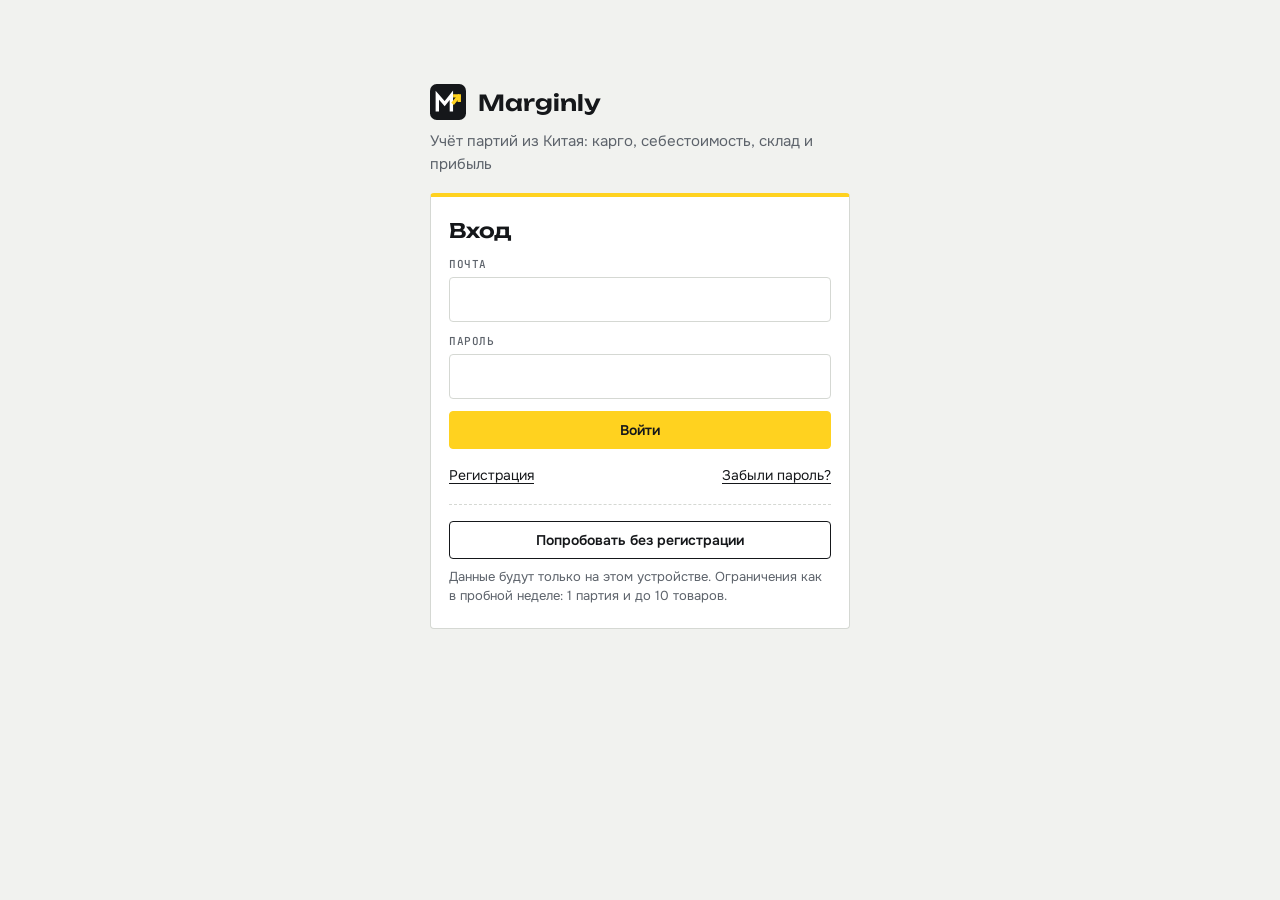
==== commit c41949b0: "Marginly: APK для Android и демо-режим без регистрации Пока сервер не запущен, приложение работает в" ====
--- a/marginly/server/web/index.html
+++ b/marginly/server/web/index.html
@@ -453,6 +453,9 @@
 button.ghost { border-color: transparent; color: var(--muted); }
 button.ghost:hover { color: var(--ink); }
 #otabs { flex-wrap: wrap; }
+.auth-demo { margin-top: 18px; padding-top: 16px; border-top: 1px dashed var(--line); }
+.auth-demo .hint-line { margin: 8px 0 0; }
+.auth-server { text-align: center; margin-top: 14px; }
 
 </style>
 </head>
@@ -951,6 +954,7 @@
 }
 
 async function http(path, { method = 'GET', body, token, form } = {}) {
+  if (!API_BASE && window.__APP_ANDROID) throw new HttpError(0, 'Сервер Marginly ещё не запущен. Попробуй демо-режим — без регистрации');
   const headers = {};
   if (token) headers.Authorization = 'Bearer ' + token;
   if (body !== undefined && !form) headers['Content-Type'] = 'application/json';
@@ -969,7 +973,7 @@
   return data;
 }
 
-function makeSyncDb({ token, email, onPlan, onRejected, onStatus, onAuthLost }) {
+function makeSyncDb({ token, email, onPlan, onRejected, onStatus, onAuthLost, offline }) {
   const key = 'mg:data:' + email.toLowerCase();
   const load = () => { try { return JSON.parse(localStorage.getItem(key)) || {}; } catch { return {}; } };
   const st = load();
@@ -994,9 +998,10 @@
     pending[path] = { data: data === null ? null : docs.get(path), v: ++ver };
     persist(); notify(); schedule(600);
   }
-  function schedule(ms) { clearTimeout(timer); timer = setTimeout(syncNow, ms); }
+  function schedule(ms) { if (offline) { pending = {}; persist(); return; } clearTimeout(timer); timer = setTimeout(syncNow, ms); }
 
   async function syncNow() {
+    if (offline) { pending = {}; persist(); return; }
     if (running) { again = true; return; }
     running = true;
     try {
@@ -1466,7 +1471,7 @@
       ${photos.map((p) => `<div class="ph"><img src="${p.url}" alt="" data-full="${p.url}"><button data-del-photo="${p.id}" aria-label="Удалить фото">✕</button></div>`).join('')}
       ${ASSETS ? '<label class="add"><b>+</b>Добавить<input type="file" accept="image/*" multiple hidden id="ph-input"></label>' : ''}
     </div>
-    <p class="hint-line" style="margin-top:12px">${ASSETS ? 'С телефона можно сразу снять на камеру. Фото сжимаются автоматически.' : 'Добавлять фото может только владелец страницы.'}</p>`;
+    <p class="hint-line" style="margin-top:12px">${ASSETS ? 'С телефона можно сразу снять на камеру. Фото сжимаются автоматически.' : 'Фото доступны после регистрации: они хранятся на сервере.'}</p>`;
   const mount = (el) => {
     if ($('#ph-input', el)) $('#ph-input', el).onchange = guard(async (e) => {
       const files = [...e.target.files]; if (!files.length) return;
@@ -1859,7 +1864,10 @@
       <p class="neg small" id="auth-err" hidden></p>
       <button type="submit" class="primary block">Войти</button>
     </form>
-    <div class="auth-links"><a href="#" id="go-register">Регистрация</a><a href="#" id="go-forgot">Забыли пароль?</a></div>`);
+    <div class="auth-links"><a href="#" id="go-register">Регистрация</a><a href="#" id="go-forgot">Забыли пароль?</a></div>
+    <div class="auth-demo"><button class="block" id="go-demo">Попробовать без регистрации</button>
+      <p class="hint-line">Данные будут только на этом устройстве. Ограничения как в пробной неделе: 1 партия и до 10 товаров.</p></div>
+    ${window.__APP_ANDROID ? `<p class="auth-server small muted">Сервер: ${API_BASE ? esc(API_BASE) : 'не задан'} · <a href="#" id="go-server">изменить</a></p>` : ''}`);
   bindForm(async (d) => {
     authState.email = d.email;
     try {
@@ -1871,6 +1879,27 @@
   });
   $('#go-register').onclick = (e) => { e.preventDefault(); showRegister(); };
   $('#go-forgot').onclick = (e) => { e.preventDefault(); showForgot(); };
+  $('#go-demo').onclick = () => { const s = { demo: true, email: 'demo' }; saveSession(s); startApp(s); };
+  $('#go-server')?.addEventListener('click', (e) => { e.preventDefault(); showServer(); });
+}
+
+function showServer() {
+  authShell('Адрес сервера', `
+    <p class="auth-note">Обычно менять не нужно. Адрес сервера Marginly появится, когда сервис запустится.</p>
+    <form id="auth-form" novalidate>
+      <label class="f"><span>Адрес</span><input name="url" type="url" placeholder="https://api.marginly.ru" value="${esc(API_BASE)}"></label>
+      <p class="neg small" id="auth-err" hidden></p>
+      <button type="submit" class="primary block">Сохранить</button>
+    </form>
+    <div class="auth-links"><a href="#" id="go-login">Назад</a></div>`);
+  bindForm(async (d) => {
+    const url = (d.url || '').trim().replace(/\/+$/, '');
+    if (url && !/^https:\/\/[^\s/]+/.test(url)) throw new Error('Адрес должен начинаться с https://');
+    try { url ? localStorage.setItem('mg:api', url) : localStorage.removeItem('mg:api'); } catch { /* */ }
+    API_BASE = url;
+    showLogin(url ? 'Адрес сохранён' : 'Адрес сброшен');
+  });
+  $('#go-login').onclick = (e) => { e.preventDefault(); showLogin(); };
 }
 
 function showRegister() {
@@ -1959,8 +1988,11 @@
   bad_path: 'Часть данных не сохранилась',
 };
 
+const DEMO_PLAN = { status: 'demo', limits: { batches: 1, items: 10 }, can_write: true };
+
 function planText(p) {
   if (!p) return 'Загружаю тариф…';
+  if (p.status === 'demo') return 'Демо-режим: данные только на этом устройстве · 1 партия и до 10 товаров';
   if (p.status === 'active') return `Подписка активна до ${fmtDate(p.paid_until.slice(0, 10))}`;
   if (p.status === 'trial') {
     const left = Math.max(0, Math.ceil((new Date(p.trial_ends_at) - Date.now()) / 86400000));
@@ -1992,20 +2024,23 @@
     <div class="section"><h3>Аккаунт и тариф</h3><div class="card">
       <div class="calc">
         <span class="k">Почта</span><span class="v">${esc(S.email)}</span>
-        <span class="k">Тариф</span><span class="v">${p?.status === 'active' ? 'Подписка' : p?.status === 'trial' ? 'Пробный' : 'Закончился'}</span>
-        <span class="k">Синхронизация</span><span class="v">${SYNC_STATE === 'offline' ? `<span class="neg">нет связи${pending ? `, ждут отправки: ${pending}` : ''}</span>` : '<span class="pos">всё сохранено</span>'}</span>
+        <span class="k">Тариф</span><span class="v">${{ active: 'Подписка', trial: 'Пробный', demo: 'Демо' }[p?.status] || 'Закончился'}</span>
+        ${p?.status === 'demo' ? '' : `<span class="k">Синхронизация</span><span class="v">${SYNC_STATE === 'offline' ? `<span class="neg">нет связи${pending ? `, ждут отправки: ${pending}` : ''}</span>` : '<span class="pos">всё сохранено</span>'}</span>`}
       </div>
       <p class="hint-line" style="margin:12px 0">${esc(planText(p))}</p>
-      ${p?.status !== 'active' ? `<button class="primary" id="subscribe">Оформить подписку — ${PRICE_RUB} ₽/мес</button>` : ''}
+      ${p?.status === 'demo' ? `<button class="primary" id="demo-exit">Зарегистрироваться</button>
+        <p class="hint-line" style="margin-top:10px">После регистрации данные демо-режима не переносятся.</p>`
+        : `${p?.status !== 'active' ? `<button class="primary" id="subscribe">Оформить подписку — ${PRICE_RUB} ₽/мес</button>` : ''}
       <div class="row" style="margin-top:14px">
         <button id="logout">Выйти</button>
         <span class="spacer"></span>
         <button class="ghost sm" id="del-acc">Удалить аккаунт</button>
-      </div>
+      </div>`}
     </div></div>`;
 }
 
 function bindAccountSection() {
+  $('#demo-exit')?.addEventListener('click', () => { saveSession(null); sessionStorage.setItem('mg:msg', 'Зарегистрируйся, чтобы данные сохранялись на сервере'); location.reload(); });
   $('#subscribe')?.addEventListener('click', () => toast('Оплата подключается на следующем этапе'));
   $('#logout')?.addEventListener('click', guard(async () => {
     if (DB?.pendingCount?.() && !(await ask('Часть изменений ещё не отправлена на сервер. Если выйти сейчас, они пропадут.', 'Всё равно выйти'))) return;
@@ -2049,7 +2084,18 @@
 
 async function startApp(session, plan) {
   SESSION = session;
-  S.email = session.email;
+  S.email = session.demo ? 'демо-режим' : session.email;
+  if (session.demo) {
+    S.plan = DEMO_PLAN;
+    document.body.classList.remove('auth-mode');
+    DB = makeSyncDb({ email: 'demo', offline: true });
+    ASSETS = null;
+    connectStore(onStoreChange);
+    await ensureDefaults();
+    renderBanner();
+    render();
+    return;
+  }
   try { S.plan = plan || JSON.parse(localStorage.getItem('mg:plan:' + session.email)) || null; } catch { S.plan = plan || null; }
   document.body.classList.remove('auth-mode');
   view.innerHTML = '<div class="empty"><b>Загружаю данные…</b></div>';
@@ -2081,7 +2127,8 @@
   const s = loadSession();
   const msg = sessionStorage.getItem('mg:msg');
   sessionStorage.removeItem('mg:msg');
-  if (s?.token) startApp(s);
+  try { const api = localStorage.getItem('mg:api'); if (api) API_BASE = api; } catch { /* */ }
+  if (s?.token || s?.demo) startApp(s);
   else showLogin(msg);
 })();
 
